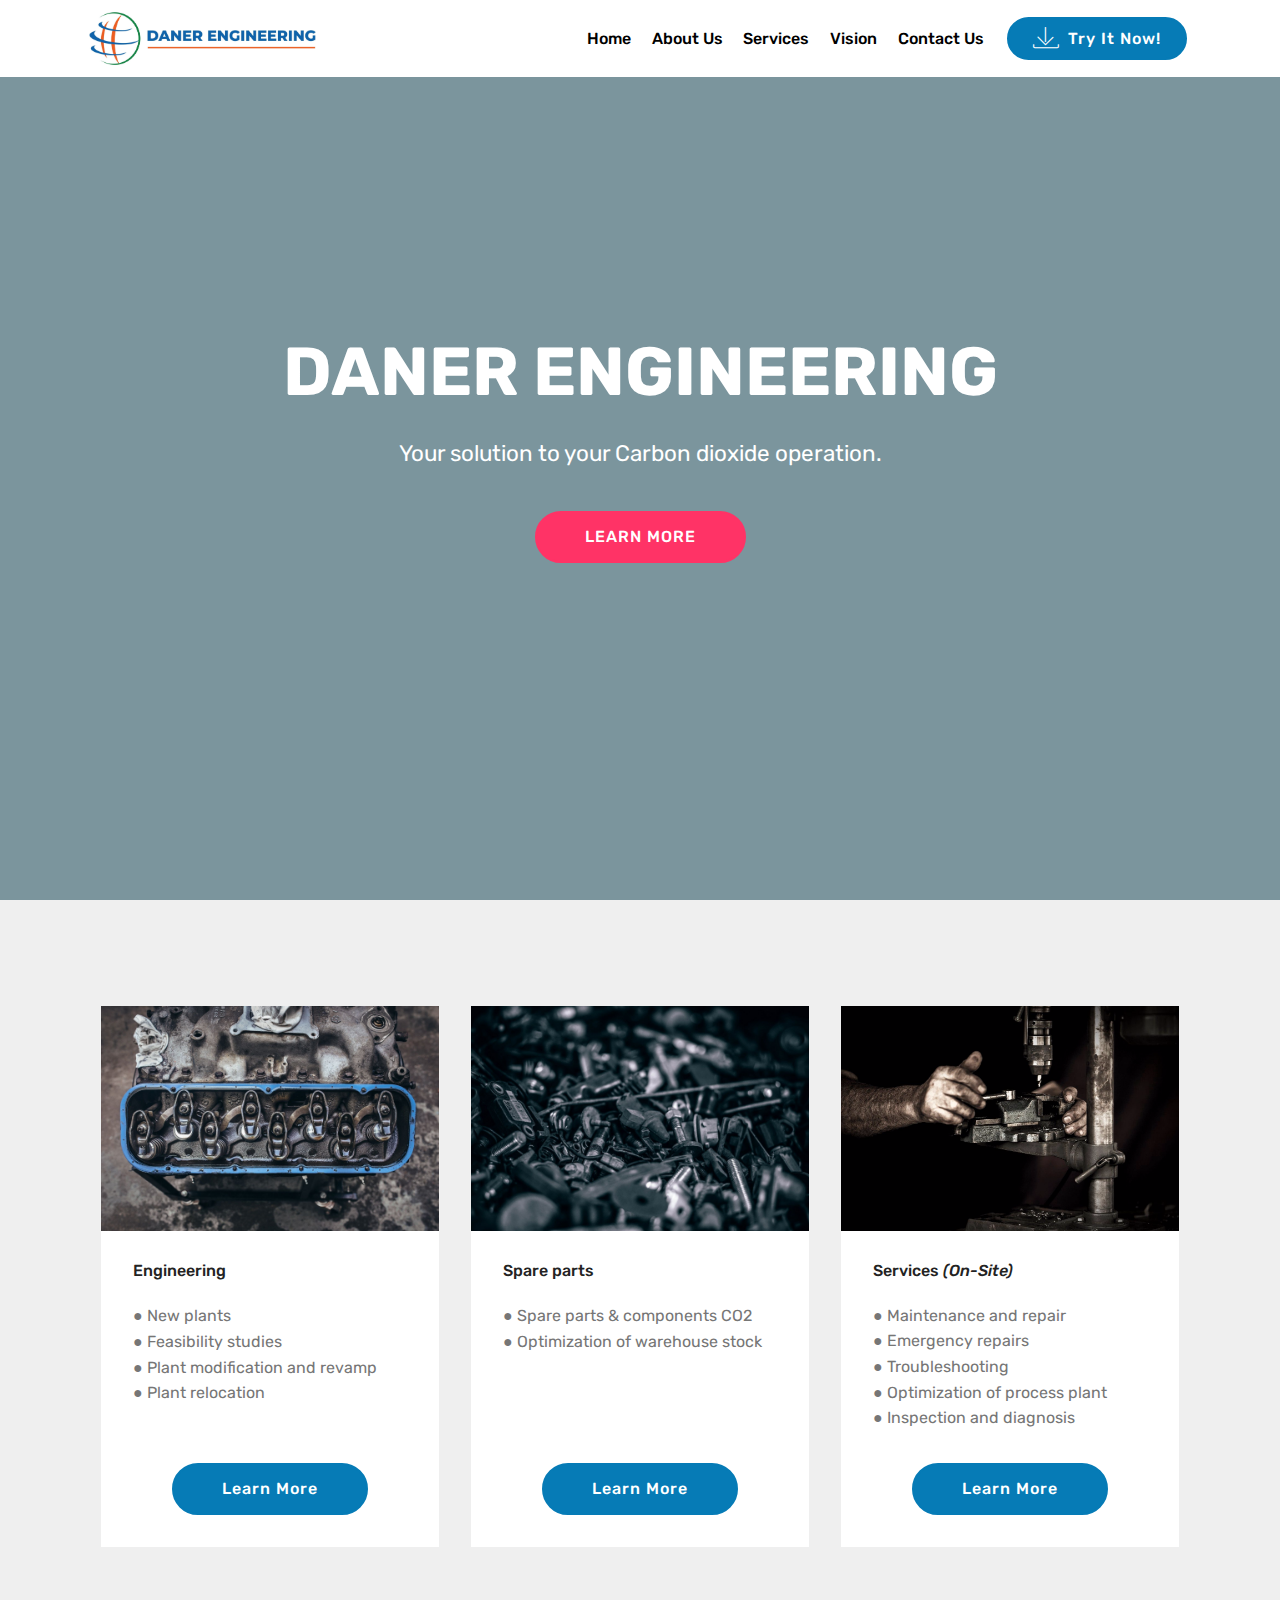
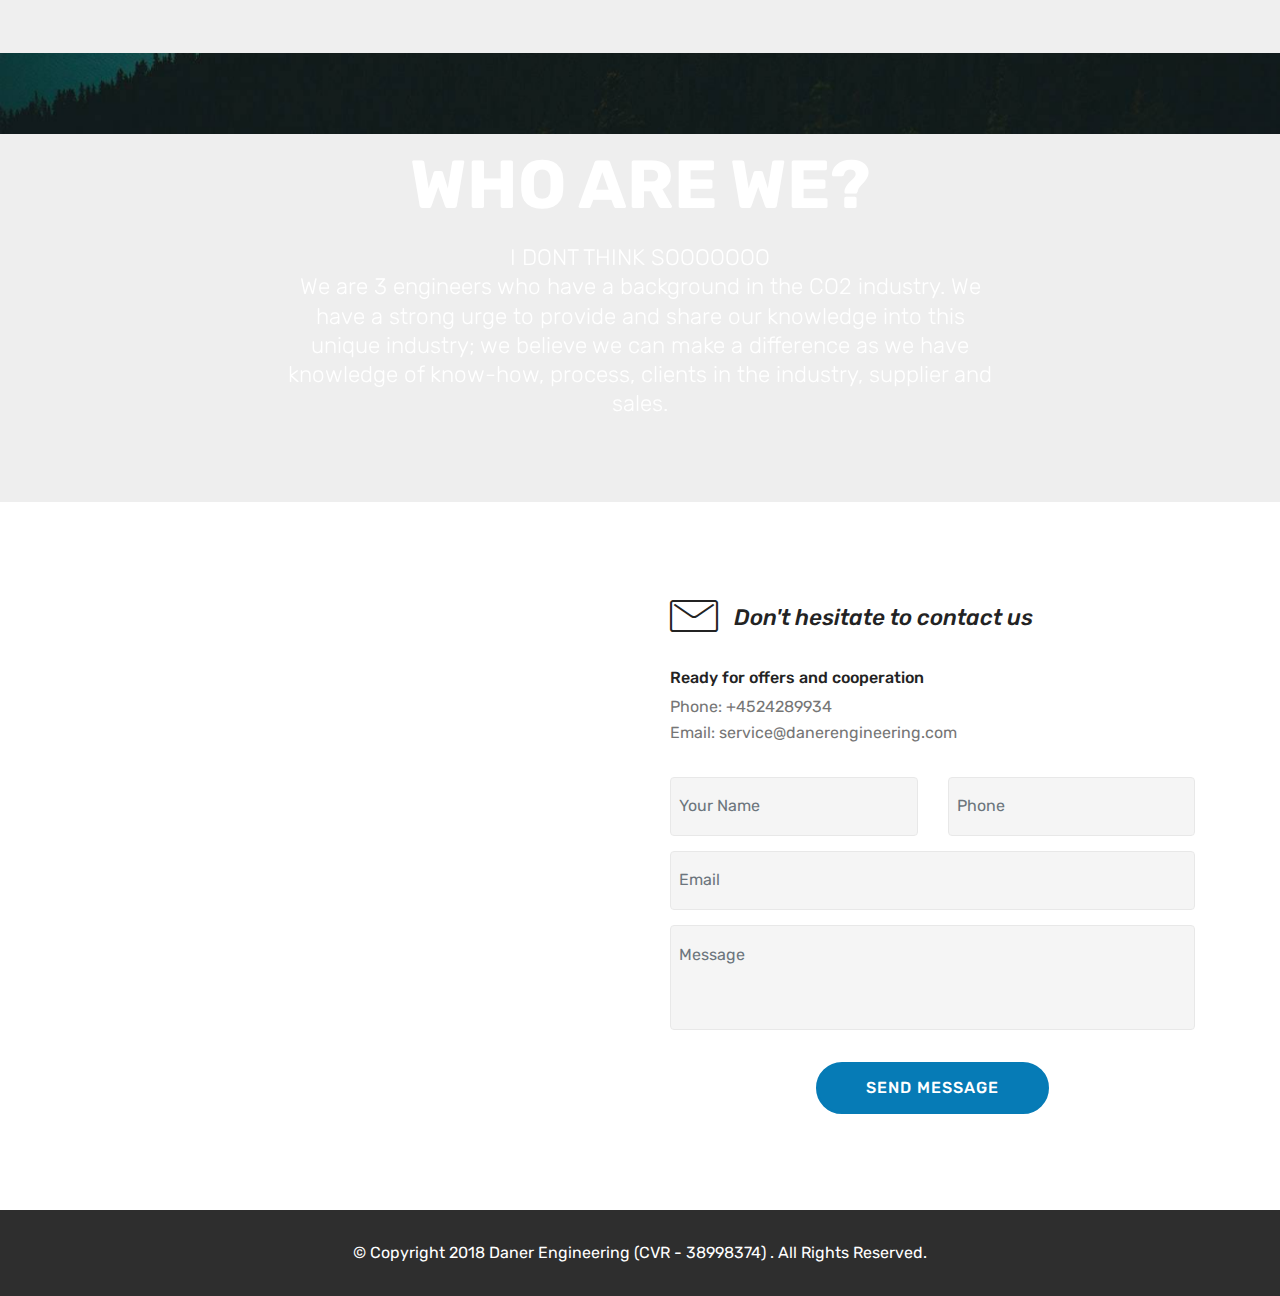
==== index.html @ acab8598 "create github pages" ====
<!DOCTYPE html>
<html >
<head>
  <!-- Site made with Mobirise Website Builder v4.6.5, https://mobirise.com -->
  <meta charset="UTF-8">
  <meta http-equiv="X-UA-Compatible" content="IE=edge">
  <meta name="generator" content="Mobirise v4.6.5, mobirise.com">
  <meta name="viewport" content="width=device-width, initial-scale=1, minimum-scale=1">
  <link rel="shortcut icon" href="assets/images/logo-3-128x129.png" type="image/x-icon">
  <meta name="description" content="EXAMPLE">
  <title>Home</title>
  <link rel="stylesheet" href="assets/web/assets/mobirise-icons/mobirise-icons.css">
  <link rel="stylesheet" href="assets/tether/tether.min.css">
  <link rel="stylesheet" href="assets/bootstrap/css/bootstrap.min.css">
  <link rel="stylesheet" href="assets/bootstrap/css/bootstrap-grid.min.css">
  <link rel="stylesheet" href="assets/bootstrap/css/bootstrap-reboot.min.css">
  <link rel="stylesheet" href="assets/dropdown/css/style.css">
  <link rel="stylesheet" href="assets/theme/css/style.css">
  <link rel="stylesheet" href="assets/mobirise/css/mbr-additional.css" type="text/css">
  
  
  
</head>
<body>
  <section class="menu cid-qKc5csGIlB" once="menu" id="menu1-1w">

    

    <nav class="navbar navbar-expand beta-menu navbar-dropdown align-items-center navbar-fixed-top navbar-toggleable-sm">
        <button class="navbar-toggler navbar-toggler-right" type="button" data-toggle="collapse" data-target="#navbarSupportedContent" aria-controls="navbarSupportedContent" aria-expanded="false" aria-label="Toggle navigation">
            <div class="hamburger">
                <span></span>
                <span></span>
                <span></span>
                <span></span>
            </div>
        </button>
        <div class="menu-logo">
            <div class="navbar-brand">
                <span class="navbar-logo">
                    <a href="index.html">
                         <img src="assets/images/logo-3-2874x712.jpg" alt="Mobirise" title="" style="height: 3.8rem;">
                    </a>
                </span>
                
            </div>
        </div>
        <div class="collapse navbar-collapse" id="navbarSupportedContent">
            <ul class="navbar-nav nav-dropdown" data-app-modern-menu="true"><li class="nav-item">
                    <a class="nav-link link text-black display-4" href="index.html">
                        
                        Home</a>
                </li><li class="nav-item"><a class="nav-link link text-black display-4" href="page4.html">About Us</a></li><li class="nav-item"><a class="nav-link link text-black display-4" href="page7.html" aria-expanded="false">Services</a></li><li class="nav-item"><a class="nav-link link text-black display-4" href="page3.html" aria-expanded="false">
                        
                        Vision</a></li>
                <li class="nav-item"><a class="nav-link link text-black display-4" href="page5.html">
                        
                        Contact Us</a></li></ul>
            <div class="navbar-buttons mbr-section-btn"><a class="btn btn-sm btn-primary display-4" href="https://mobirise.com">
                    <span class="mbri-save mbr-iconfont mbr-iconfont-btn "></span>
                    Try It Now!
                </a></div>
        </div>
    </nav>
</section>

<section class="engine"><a href="https://mobirise.ws/h">make your own website</a></section><section class="cid-qK6bmO0ABV mbr-fullscreen mbr-parallax-background" id="header2-1q">

    

    <div class="mbr-overlay" style="opacity: 0.5; background-color: rgb(7, 59, 76);"></div>

    <div class="container align-center">
        <div class="row justify-content-md-center">
            <div class="mbr-white col-md-10">
                <h1 class="mbr-section-title mbr-bold pb-3 mbr-fonts-style display-1">DANER ENGINEERING</h1>
                
                <p class="mbr-text pb-3 mbr-fonts-style display-5">Your solution to your Carbon dioxide operation.
                </p>
                <div class="mbr-section-btn"><a class="btn btn-md btn-secondary display-4" href="page6.html">LEARN MORE</a></div>
            </div>
        </div>
    </div>
    
</section>

<section class="features3 cid-qKdnpDwMST" id="features3-22">

    

    
    <div class="container">
        <div class="media-container-row">
            <div class="card p-3 col-12 col-md-6 col-lg-4">
                <div class="card-wrapper">
                    <div class="card-img">
                        <img src="assets/images/mbr-1-1620x1080.jpg" alt="Mobirise" title="">
                    </div>
                    <div class="card-box">
                        <h4 class="card-title mbr-fonts-style display-7">
                            Engineering</h4>
                        <p class="mbr-text mbr-fonts-style display-7">● New plants
<br>● Feasibility studies
<br>● Plant modification and revamp
<br>● Plant relocation<br><br></p>
                    </div>
                    <div class="mbr-section-btn text-center"><a href="page1.html" class="btn btn-primary display-4">
                            Learn More
                        </a></div>
                </div>
            </div>

            <div class="card p-3 col-12 col-md-6 col-lg-4">
                <div class="card-wrapper">
                    <div class="card-img">
                        <img src="assets/images/mbr-2-1620x1080.jpg" alt="Mobirise" title="">
                    </div>
                    <div class="card-box">
                        <h4 class="card-title mbr-fonts-style display-7">Spare parts</h4>
                        <p class="mbr-text mbr-fonts-style display-7">● Spare parts &amp; components CO2&nbsp;<br>● Optimization of warehouse stock<br><br><br><br></p>
                    </div>
                    <div class="mbr-section-btn text-center"><a href="page2.html" class="btn btn-primary display-4">
                            Learn More
                        </a></div>
                </div>
            </div>

            <div class="card p-3 col-12 col-md-6 col-lg-4">
                <div class="card-wrapper">
                    <div class="card-img">
                        <img src="assets/images/mbr-1-1543x1080.jpg" alt="Mobirise" title="">
                    </div>
                    <div class="card-box">
                        <h4 class="card-title mbr-fonts-style display-7">Services <em>(On-Site)</em></h4>
                        <p class="mbr-text mbr-fonts-style display-7">● Maintenance and repair
<br>● Emergency repairs<br>● Troubleshooting
<br>● Optimization of process plant
<br>● Inspection and diagnosis</p>
                    </div>
                    <div class="mbr-section-btn text-center"><a href="page3.html" class="btn btn-primary display-4">
                            Learn More
                        </a></div>
                </div>
            </div>

            
        </div>
    </div>
</section>

<section class="mbr-section content5 cid-qKdlQPkouh mbr-parallax-background" id="content5-1y">

    

    

    <div class="container">
        <div class="media-container-row">
            <div class="title col-12 col-md-8">
                <h2 class="align-center mbr-bold mbr-white pb-3 mbr-fonts-style display-1"><br>WHO ARE WE?</h2>
                <h3 class="mbr-section-subtitle align-center mbr-light mbr-white pb-3 mbr-fonts-style display-5">I DONT THINK SOOOOOOO<br>We are 3 engineers who have a background in the CO2 industry. We have a strong urge to provide and share our knowledge into this unique industry; we believe we can make a difference as we have knowledge of know-how, process, clients in the industry, supplier and sales.</h3>
                
                
            </div>
        </div>
    </div>
</section>

<section class="mbr-section form4 cid-qKdlXyqFJn" id="form4-20">

    

    
    <div class="container">
        <div class="row">
            <div class="col-md-6">
                <div class="google-map"><iframe frameborder="0" style="border:0" src="https://www.google.com/maps/embed/v1/place?key=AIzaSyA0Dx_boXQiwvdz8sJHoYeZNVTdoWONYkU&amp;q=place_id:ChIJ5dsWrh-RTEYRKvRUJGkKPYM" allowfullscreen=""></iframe></div>
            </div>
            <div class="col-md-6">
                
                <div>
                    <div class="icon-block pb-3">
                        <span class="icon-block__icon">
                            <span class="mbri-letter mbr-iconfont"></span>
                        </span>
                        <h4 class="icon-block__title align-left mbr-fonts-style display-5">
                            Don't hesitate to contact us
                        </h4>
                    </div>
                    <div class="icon-contacts pb-3">
                        <h5 class="align-left mbr-fonts-style display-7">
                            Ready for offers and cooperation
                        </h5>
                        <p class="mbr-text align-left mbr-fonts-style display-7">
                            Phone: +4524289934&nbsp;<br>
                            Email: service@danerengineering.com</p>
                    </div>
                </div>
                <div data-form-type="formoid">
                    <div data-form-alert="" hidden="">Thanks for filling out the form!</div>
                    <form class="block mbr-form" action="https://mobirise.com/" method="post" data-form-title="Mobirise Form"><input type="hidden" name="email" data-form-email="true" value="wF0weUxnCmx71VVRboAJZYjvl1Bn9uXGcXP1tNvOPaV5IJDJKiiwwPofJhOqL2+N30TMBP/Kh6I+HQVlTjDf/Wz7/FKeeXzs9GGFsB6i2oegze55GIeG3pZEqYa1qUuE" data-form-field="Email">
                        <div class="row">
                            <div class="col-md-6 multi-horizontal" data-for="name">
                                <input type="text" class="form-control input" name="name" data-form-field="Name" placeholder="Your Name" required="" id="name-form4-20">
                            </div>
                            <div class="col-md-6 multi-horizontal" data-for="phone">
                                <input type="text" class="form-control input" name="phone" data-form-field="Phone" placeholder="Phone" required="" id="phone-form4-20">
                            </div>
                            <div class="col-md-12" data-for="email">
                                <input type="text" class="form-control input" name="email" data-form-field="Email" placeholder="Email" required="" id="email-form4-20">
                            </div>
                            <div class="col-md-12" data-for="message">
                                <textarea class="form-control input" name="message" rows="3" data-form-field="Message" placeholder="Message" style="resize:none" id="message-form4-20"></textarea>
                            </div>
                            <div class="input-group-btn col-md-12" style="margin-top: 10px;"><button href="" type="submit" class="btn btn-primary btn-form display-4">SEND MESSAGE</button></div>
                        </div>
                    </form>
                </div>
            </div>
        </div>
    </div>
</section>

<section once="" class="cid-qKdlY86KaL" id="footer6-21">

    

    

    <div class="container">
        <div class="media-container-row align-center mbr-white">
            <div class="col-12">
                <p class="mbr-text mb-0 mbr-fonts-style display-7">
                    © Copyright 2018 Daner Engineering (CVR - 38998374) . All Rights Reserved.<br>
                </p>
            </div>
        </div>
    </div>
</section>


  <script src="assets/web/assets/jquery/jquery.min.js"></script>
  <script src="assets/popper/popper.min.js"></script>
  <script src="assets/tether/tether.min.js"></script>
  <script src="assets/bootstrap/js/bootstrap.min.js"></script>
  <script src="assets/parallax/jarallax.min.js"></script>
  <script src="assets/dropdown/js/script.min.js"></script>
  <script src="assets/touchswipe/jquery.touch-swipe.min.js"></script>
  <script src="assets/smoothscroll/smooth-scroll.js"></script>
  <script src="assets/theme/js/script.js"></script>
  <script src="assets/formoid/formoid.min.js"></script>
  
  
</body>
</html>
---- assets/web/assets/mobirise-icons/mobirise-icons.css ----
@font-face {
  font-family: 'MobiriseIcons';
  src:  url('mobirise-icons.eot?spat4u');
  src:  url('mobirise-icons.eot?spat4u#iefix') format('embedded-opentype'),
    url('mobirise-icons.ttf?spat4u') format('truetype'),
    url('mobirise-icons.woff?spat4u') format('woff'),
    url('mobirise-icons.svg?spat4u#MobiriseIcons') format('svg');
  font-weight: normal;
  font-style: normal;
}

[class^="mbri-"], [class*=" mbri-"] {
  /* use !important to prevent issues with browser extensions that change fonts */
  font-family: MobiriseIcons !important;
  speak: none;
  font-style: normal;
  font-weight: normal;
  font-variant: normal;
  text-transform: none;
  line-height: 1;

  /* Better Font Rendering =========== */
  -webkit-font-smoothing: antialiased;
  -moz-osx-font-smoothing: grayscale;
}

.mbri-add-submenu:before {
  content: "\e900";
}
.mbri-alert:before {
  content: "\e901";
}
.mbri-align-center:before {
  content: "\e902";
}
.mbri-align-justify:before {
  content: "\e903";
}
.mbri-align-left:before {
  content: "\e904";
}
.mbri-align-right:before {
  content: "\e905";
}
.mbri-android:before {
  content: "\e906";
}
.mbri-apple:before {
  content: "\e907";
}
.mbri-arrow-down:before {
  content: "\e908";
}
.mbri-arrow-next:before {
  content: "\e909";
}
.mbri-arrow-prev:before {
  content: "\e90a";
}
.mbri-arrow-up:before {
  content: "\e90b";
}
.mbri-bold:before {
  content: "\e90c";
}
.mbri-bookmark:before {
  content: "\e90d";
}
.mbri-bootstrap:before {
  content: "\e90e";
}
.mbri-briefcase:before {
  content: "\e90f";
}
.mbri-browse:before {
  content: "\e910";
}
.mbri-bulleted-list:before {
  content: "\e911";
}
.mbri-calendar:before {
  content: "\e912";
}
.mbri-camera:before {
  content: "\e913";
}
.mbri-cart-add:before {
  content: "\e914";
}
.mbri-cart-full:before {
  content: "\e915";
}
.mbri-cash:before {
  content: "\e916";
}
.mbri-change-style:before {
  content: "\e917";
}
.mbri-chat:before {
  content: "\e918";
}
.mbri-clock:before {
  content: "\e919";
}
.mbri-close:before {
  content: "\e91a";
}
.mbri-cloud:before {
  content: "\e91b";
}
.mbri-code:before {
  content: "\e91c";
}
.mbri-contact-form:before {
  content: "\e91d";
}
.mbri-credit-card:before {
  content: "\e91e";
}
.mbri-cursor-click:before {
  content: "\e91f";
}
.mbri-cust-feedback:before {
  content: "\e920";
}
.mbri-database:before {
  content: "\e921";
}
.mbri-delivery:before {
  content: "\e922";
}
.mbri-desktop:before {
  content: "\e923";
}
.mbri-devices:before {
  content: "\e924";
}
.mbri-down:before {
  content: "\e925";
}
.mbri-download:before {
  content: "\e989";
}
.mbri-drag-n-drop:before {
  content: "\e927";
}
.mbri-drag-n-drop2:before {
  content: "\e928";
}
.mbri-edit:before {
  content: "\e929";
}
.mbri-edit2:before {
  content: "\e92a";
}
.mbri-error:before {
  content: "\e92b";
}
.mbri-extension:before {
  content: "\e92c";
}
.mbri-features:before {
  content: "\e92d";
}
.mbri-file:before {
  content: "\e92e";
}
.mbri-flag:before {
  content: "\e92f";
}
.mbri-folder:before {
  content: "\e930";
}
.mbri-gift:before {
  content: "\e931";
}
.mbri-github:before {
  content: "\e932";
}
.mbri-globe:before {
  content: "\e933";
}
.mbri-globe-2:before {
  content: "\e934";
}
.mbri-growing-chart:before {
  content: "\e935";
}
.mbri-hearth:before {
  content: "\e936";
}
.mbri-help:before {
  content: "\e937";
}
.mbri-home:before {
  content: "\e938";
}
.mbri-hot-cup:before {
  content: "\e939";
}
.mbri-idea:before {
  content: "\e93a";
}
.mbri-image-gallery:before {
  content: "\e93b";
}
.mbri-image-slider:before {
  content: "\e93c";
}
.mbri-info:before {
  content: "\e93d";
}
.mbri-italic:before {
  content: "\e93e";
}
.mbri-key:before {
  content: "\e93f";
}
.mbri-laptop:before {
  content: "\e940";
}
.mbri-layers:before {
  content: "\e941";
}
.mbri-left-right:before {
  content: "\e942";
}
.mbri-left:before {
  content: "\e943";
}
.mbri-letter:before {
  content: "\e944";
}
.mbri-like:before {
  content: "\e945";
}
.mbri-link:before {
  content: "\e946";
}
.mbri-lock:before {
  content: "\e947";
}
.mbri-login:before {
  content: "\e948";
}
.mbri-logout:before {
  content: "\e949";
}
.mbri-magic-stick:before {
  content: "\e94a";
}
.mbri-map-pin:before {
  content: "\e94b";
}
.mbri-menu:before {
  content: "\e94c";
}
.mbri-mobile:before {
  content: "\e94d";
}
.mbri-mobile2:before {
  content: "\e94e";
}
.mbri-mobirise:before {
  content: "\e94f";
}
.mbri-more-horizontal:before {
  content: "\e950";
}
.mbri-more-vertical:before {
  content: "\e951";
}
.mbri-music:before {
  content: "\e952";
}
.mbri-new-file:before {
  content: "\e953";
}
.mbri-numbered-list:before {
  content: "\e954";
}
.mbri-opened-folder:before {
  content: "\e955";
}
.mbri-pages:before {
  content: "\e956";
}
.mbri-paper-plane:before {
  content: "\e957";
}
.mbri-paperclip:before {
  content: "\e958";
}
.mbri-photo:before {
  content: "\e959";
}
.mbri-photos:before {
  content: "\e95a";
}
.mbri-pin:before {
  content: "\e95b";
}
.mbri-play:before {
  content: "\e95c";
}
.mbri-plus:before {
  content: "\e95d";
}
.mbri-preview:before {
  content: "\e95e";
}
.mbri-print:before {
  content: "\e95f";
}
.mbri-protect:before {
  content: "\e960";
}
.mbri-question:before {
  content: "\e961";
}
.mbri-quote-left:before {
  content: "\e962";
}
.mbri-quote-right:before {
  content: "\e963";
}
.mbri-refresh:before {
  content: "\e964";
}
.mbri-responsive:before {
  content: "\e965";
}
.mbri-right:before {
  content: "\e966";
}
.mbri-rocket:before {
  content: "\e967";
}
.mbri-sad-face:before {
  content: "\e968";
}
.mbri-sale:before {
  content: "\e969";
}
.mbri-save:before {
  content: "\e96a";
}
.mbri-search:before {
  content: "\e96b";
}
.mbri-setting:before {
  content: "\e96c";
}
.mbri-setting2:before {
  content: "\e96d";
}
.mbri-setting3:before {
  content: "\e96e";
}
.mbri-share:before {
  content: "\e96f";
}
.mbri-shopping-bag:before {
  content: "\e970";
}
.mbri-shopping-basket:before {
  content: "\e971";
}
.mbri-shopping-cart:before {
  content: "\e972";
}
.mbri-sites:before {
  content: "\e973";
}
.mbri-smile-face:before {
  content: "\e974";
}
.mbri-speed:before {
  content: "\e975";
}
.mbri-star:before {
  content: "\e976";
}
.mbri-success:before {
  content: "\e977";
}
.mbri-sun:before {
  content: "\e978";
}
.mbri-sun2:before {
  content: "\e979";
}
.mbri-tablet:before {
  content: "\e97a";
}
.mbri-tablet-vertical:before {
  content: "\e97b";
}
.mbri-target:before {
  content: "\e97c";
}
.mbri-timer:before {
  content: "\e97d";
}
.mbri-to-ftp:before {
  content: "\e97e";
}
.mbri-to-local-drive:before {
  content: "\e97f";
}
.mbri-touch-swipe:before {
  content: "\e980";
}
.mbri-touch:before {
  content: "\e981";
}
.mbri-trash:before {
  content: "\e982";
}
.mbri-underline:before {
  content: "\e983";
}
.mbri-unlink:before {
  content: "\e984";
}
.mbri-unlock:before {
  content: "\e985";
}
.mbri-up-down:before {
  content: "\e986";
}
.mbri-up:before {
  content: "\e987";
}
.mbri-update:before {
  content: "\e988";
}
.mbri-upload:before {
 content: "\e926"; 
}
.mbri-user:before {
  content: "\e98a";
}
.mbri-user2:before {
  content: "\e98b";
}
.mbri-users:before {
  content: "\e98c";
}
.mbri-video:before {
  content: "\e98d";
}
.mbri-video-play:before {
  content: "\e98e";
}
.mbri-watch:before {
  content: "\e98f";
}
.mbri-website-theme:before {
  content: "\e990";
}
.mbri-wifi:before {
  content: "\e991";
}
.mbri-windows:before {
  content: "\e992";
}
.mbri-zoom-out:before {
  content: "\e993";
}
.mbri-redo:before {
  content: "\e994";
}
.mbri-undo:before {
  content: "\e995";
}
---- assets/dropdown/css/style.css ----
.navbar-dropdown {
  left: 0;
  padding: 0;
  position: absolute;
  right: 0;
  top: 0;
  transition: all 0.45s ease;
  z-index: 1030;
  background: #282828; }
  .navbar-dropdown .navbar-logo {
    margin-right: 0.8rem;
    transition: margin 0.3s ease-in-out;
    vertical-align: middle; }
    .navbar-dropdown .navbar-logo img {
      height: 3.125rem;
      transition: all 0.3s ease-in-out; }
    .navbar-dropdown .navbar-logo.mbr-iconfont {
      font-size: 3.125rem;
      line-height: 3.125rem; }
  .navbar-dropdown .navbar-caption {
    font-weight: 700;
    white-space: normal;
    vertical-align: -4px;
    line-height: 3.125rem !important; }
    .navbar-dropdown .navbar-caption, .navbar-dropdown .navbar-caption:hover {
      color: inherit;
      text-decoration: none; }
  .navbar-dropdown .mbr-iconfont + .navbar-caption {
    vertical-align: -1px; }
  .navbar-dropdown.navbar-fixed-top {
    position: fixed; }
  .navbar-dropdown .navbar-brand span {
    vertical-align: -4px; }
  .navbar-dropdown.bg-color.transparent {
    background: none; }
  .navbar-dropdown.navbar-short .navbar-brand {
    padding: 0.625rem 0; }
    .navbar-dropdown.navbar-short .navbar-brand span {
      vertical-align: -1px; }
  .navbar-dropdown.navbar-short .navbar-caption {
    line-height: 2.375rem !important;
    vertical-align: -2px; }
  .navbar-dropdown.navbar-short .navbar-logo {
    margin-right: 0.5rem; }
    .navbar-dropdown.navbar-short .navbar-logo img {
      height: 2.375rem; }
    .navbar-dropdown.navbar-short .navbar-logo.mbr-iconfont {
      font-size: 2.375rem;
      line-height: 2.375rem; }
  .navbar-dropdown.navbar-short .mbr-table-cell {
    height: 3.625rem; }
  .navbar-dropdown .navbar-close {
    left: 0.6875rem;
    position: fixed;
    top: 0.75rem;
    z-index: 1000; }
  .navbar-dropdown .hamburger-icon {
    content: "";
    display: inline-block;
    vertical-align: middle;
    width: 16px;
    -webkit-box-shadow: 0 -6px 0 1px #282828,0 0 0 1px #282828,0 6px 0 1px #282828;
    -moz-box-shadow: 0 -6px 0 1px #282828,0 0 0 1px #282828,0 6px 0 1px #282828;
    box-shadow: 0 -6px 0 1px #282828,0 0 0 1px #282828,0 6px 0 1px #282828; }

.dropdown-menu .dropdown-toggle[data-toggle="dropdown-submenu"]::after {
  border-bottom: 0.35em solid transparent;
  border-left: 0.35em solid;
  border-right: 0;
  border-top: 0.35em solid transparent;
  margin-left: 0.3rem; }

.dropdown-menu .dropdown-item:focus {
  outline: 0; }

.nav-dropdown {
  font-size: 0.75rem;
  font-weight: 500;
  height: auto !important; }
  .nav-dropdown .nav-btn {
    padding-left: 1rem; }
  .nav-dropdown .link {
    margin: .667em 1.667em;
    font-weight: 500;
    padding: 0;
    transition: color .2s ease-in-out; }
    .nav-dropdown .link.dropdown-toggle {
      margin-right: 2.583em; }
      .nav-dropdown .link.dropdown-toggle::after {
        margin-left: .25rem;
        border-top: 0.35em solid;
        border-right: 0.35em solid transparent;
        border-left: 0.35em solid transparent;
        border-bottom: 0; }
      .nav-dropdown .link.dropdown-toggle[aria-expanded="true"] {
        margin: 0;
        padding: 0.667em 3.263em  0.667em 1.667em; }
  .nav-dropdown .link::after,
  .nav-dropdown .dropdown-item::after {
    color: inherit; }
  .nav-dropdown .btn {
    font-size: 0.75rem;
    font-weight: 700;
    letter-spacing: 0;
    margin-bottom: 0;
    padding-left: 1.25rem;
    padding-right: 1.25rem; }
  .nav-dropdown .dropdown-menu {
    border-radius: 0;
    border: 0;
    left: 0;
    margin: 0;
    padding-bottom: 1.25rem;
    padding-top: 1.25rem;
    position: relative; }
  .nav-dropdown .dropdown-submenu {
    margin-left: 0.125rem;
    top: 0; }
  .nav-dropdown .dropdown-item {
    font-weight: 500;
    line-height: 2;
    padding: 0.3846em 4.615em 0.3846em 1.5385em;
    position: relative;
    transition: color .2s ease-in-out, background-color .2s ease-in-out; }
    .nav-dropdown .dropdown-item::after {
      margin-top: -0.3077em;
      position: absolute;
      right: 1.1538em;
      top: 50%; }
    .nav-dropdown .dropdown-item:focus, .nav-dropdown .dropdown-item:hover {
      background: none; }

@media (max-width: 767px) {
  .nav-dropdown.navbar-toggleable-sm {
    bottom: 0;
    display: none;
    left: 0;
    overflow-x: hidden;
    position: fixed;
    top: 0;
    transform: translateX(-100%);
    -ms-transform: translateX(-100%);
    -webkit-transform: translateX(-100%);
    width: 18.75rem;
    z-index: 999; } }
.nav-dropdown.navbar-toggleable-xl {
  bottom: 0;
  display: none;
  left: 0;
  overflow-x: hidden;
  position: fixed;
  top: 0;
  transform: translateX(-100%);
  -ms-transform: translateX(-100%);
  -webkit-transform: translateX(-100%);
  width: 18.75rem;
  z-index: 999; }

.nav-dropdown-sm {
  display: block !important;
  overflow-x: hidden;
  overflow: auto;
  padding-top: 3.875rem; }
  .nav-dropdown-sm::after {
    content: "";
    display: block;
    height: 3rem;
    width: 100%; }
  .nav-dropdown-sm.collapse.in ~ .navbar-close {
    display: block !important; }
  .nav-dropdown-sm.collapsing, .nav-dropdown-sm.collapse.in {
    transform: translateX(0);
    -ms-transform: translateX(0);
    -webkit-transform: translateX(0);
    transition: all 0.25s ease-out;
    -webkit-transition: all 0.25s ease-out;
    background: #282828; }
  .nav-dropdown-sm.collapsing[aria-expanded="false"] {
    transform: translateX(-100%);
    -ms-transform: translateX(-100%);
    -webkit-transform: translateX(-100%); }
  .nav-dropdown-sm .nav-item {
    display: block;
    margin-left: 0 !important;
    padding-left: 0; }
  .nav-dropdown-sm .link,
  .nav-dropdown-sm .dropdown-item {
    border-top: 1px dotted rgba(255, 255, 255, 0.1);
    font-size: 0.8125rem;
    line-height: 1.6;
    margin: 0 !important;
    padding: 0.875rem 2.4rem 0.875rem 1.5625rem !important;
    position: relative;
    white-space: normal; }
    .nav-dropdown-sm .link:focus, .nav-dropdown-sm .link:hover,
    .nav-dropdown-sm .dropdown-item:focus,
    .nav-dropdown-sm .dropdown-item:hover {
      background: rgba(0, 0, 0, 0.2) !important;
      color: #c0a375; }
  .nav-dropdown-sm .nav-btn {
    position: relative;
    padding: 1.5625rem 1.5625rem 0 1.5625rem; }
    .nav-dropdown-sm .nav-btn::before {
      border-top: 1px dotted rgba(255, 255, 255, 0.1);
      content: "";
      left: 0;
      position: absolute;
      top: 0;
      width: 100%; }
    .nav-dropdown-sm .nav-btn + .nav-btn {
      padding-top: 0.625rem; }
      .nav-dropdown-sm .nav-btn + .nav-btn::before {
        display: none; }
  .nav-dropdown-sm .btn {
    padding: 0.625rem 0; }
  .nav-dropdown-sm .dropdown-toggle[data-toggle="dropdown-submenu"]::after {
    margin-left: .25rem;
    border-top: 0.35em solid;
    border-right: 0.35em solid transparent;
    border-left: 0.35em solid transparent;
    border-bottom: 0; }
  .nav-dropdown-sm .dropdown-toggle[data-toggle="dropdown-submenu"][aria-expanded="true"]::after {
    border-top: 0;
    border-right: 0.35em solid transparent;
    border-left: 0.35em solid transparent;
    border-bottom: 0.35em solid; }
  .nav-dropdown-sm .dropdown-menu {
    margin: 0;
    padding: 0;
    position: relative;
    top: 0;
    left: 0;
    width: 100%;
    border: 0;
    float: none;
    border-radius: 0;
    background: none; }
  .nav-dropdown-sm .dropdown-submenu {
    left: 100%;
    margin-left: 0.125rem;
    margin-top: -1.25rem;
    top: 0; }

.navbar-toggleable-sm .nav-dropdown .dropdown-menu {
  position: absolute; }

.navbar-toggleable-sm .nav-dropdown .dropdown-submenu {
  left: 100%;
  margin-left: 0.125rem;
  margin-top: -1.25rem;
  top: 0; }

.navbar-toggleable-sm.opened .nav-dropdown .dropdown-menu {
  position: relative; }

.navbar-toggleable-sm.opened .nav-dropdown .dropdown-submenu {
  left: 0;
  margin-left: 00rem;
  margin-top: 0rem;
  top: 0; }

.is-builder .nav-dropdown.collapsing {
  transition: none !important; }

/*# sourceMappingURL=style.css.map */
---- assets/theme/css/style.css ----
/*!
 * Mobirise v4 theme (https://mobirise.com/)
 * Copyright 2017 Mobirise
 */
section {
  background-color: #eeeeee; }

section,
.container,
.container-fluid {
  position: relative;
  word-wrap: break-word; }

a.mbr-iconfont:hover {
  text-decoration: none; }

.article .lead p, .article .lead ul, .article .lead ol, .article .lead pre, .article .lead blockquote {
  margin-bottom: 0; }

a {
  font-style: normal;
  font-weight: 400;
  cursor: pointer; }
  a, a:hover {
    text-decoration: none; }

figure {
  margin-bottom: 0; }

body {
  color: #232323; }

h1, h2, h3, h4, h5, h6,
.h1, .h2, .h3, .h4, .h5, .h6,
.display-1, .display-2, .display-3, .display-4 {
  line-height: 1;
  word-break: break-word;
  word-wrap: break-word; }

b, strong {
  font-weight: bold; }

blockquote {
  padding: 10px 0 10px 20px;
  position: relative;
  border-left: 2px solid;
  border-color: #ff3366; }

input:-webkit-autofill, input:-webkit-autofill:hover, input:-webkit-autofill:focus, input:-webkit-autofill:active {
  transition-delay: 9999s;
  transition-property: background-color, color; }

textarea[type="hidden"] {
  display: none; }

body {
  position: relative; }

section {
  background-position: 50% 50%;
  background-repeat: no-repeat;
  background-size: cover; }
  section .mbr-background-video,
  section .mbr-background-video-preview {
    position: absolute;
    bottom: 0;
    left: 0;
    right: 0;
    top: 0; }

.hidden {
  visibility: hidden; }

.mbr-z-index20 {
  z-index: 20; }

/*! Base colors */
.mbr-white {
  color: #ffffff; }

.mbr-black {
  color: #000000; }

.mbr-bg-white {
  background-color: #ffffff; }

.mbr-bg-black {
  background-color: #000000; }

/*! Text-aligns */
.align-left {
  text-align: left; }

.align-center {
  text-align: center; }

.align-right {
  text-align: right; }

@media (max-width: 767px) {
  .align-left, .align-center, .align-right, .mbr-section-btn, .mbr-section-title {
    text-align: center; } }
/*! Font-weight  */
.mbr-light {
  font-weight: 300; }

.mbr-regular {
  font-weight: 400; }

.mbr-semibold {
  font-weight: 500; }

.mbr-bold {
  font-weight: 700; }

/*! Media  */
.media-size-item {
  -webkit-flex: 1 1 auto;
  -moz-flex: 1 1 auto;
  -ms-flex: 1 1 auto;
  -o-flex: 1 1 auto;
  flex: 1 1 auto; }

.media-content {
  -webkit-flex-basis: 100%;
  flex-basis: 100%; }

.media-container-row {
  display: -ms-flexbox;
  display: -webkit-flex;
  display: flex;
  -webkit-flex-direction: row;
  -ms-flex-direction: row;
  flex-direction: row;
  -webkit-flex-wrap: wrap;
  -ms-flex-wrap: wrap;
  flex-wrap: wrap;
  -webkit-justify-content: center;
  -ms-flex-pack: center;
  justify-content: center;
  -webkit-align-content: center;
  -ms-flex-line-pack: center;
  align-content: center;
  -webkit-align-items: start;
  -ms-flex-align: start;
  align-items: start; }
  .media-container-row .media-size-item {
    width: 400px; }

.media-container-column {
  display: -ms-flexbox;
  display: -webkit-flex;
  display: flex;
  -webkit-flex-direction: column;
  -ms-flex-direction: column;
  flex-direction: column;
  -webkit-flex-wrap: wrap;
  -ms-flex-wrap: wrap;
  flex-wrap: wrap;
  -webkit-justify-content: center;
  -ms-flex-pack: center;
  justify-content: center;
  -webkit-align-content: center;
  -ms-flex-line-pack: center;
  align-content: center;
  -webkit-align-items: stretch;
  -ms-flex-align: stretch;
  align-items: stretch; }
  .media-container-column > * {
    width: 100%; }

@media (min-width: 992px) {
  .media-container-row {
    -webkit-flex-wrap: nowrap;
    -ms-flex-wrap: nowrap;
    flex-wrap: nowrap; } }
figure {
  overflow: hidden; }

figure[mbr-media-size] {
  transition: width 0.1s; }

.mbr-figure img, .mbr-figure iframe {
  display: block;
  width: 100%; }

.card {
  background-color: transparent;
  border: none; }

.card-img {
  text-align: center;
  flex-shrink: 0; }

.media {
  max-width: 100%;
  margin: 0 auto; }

.mbr-figure {
  -ms-flex-item-align: center;
  -ms-grid-row-align: center;
  -webkit-align-self: center;
  align-self: center; }

.media-container > div {
  max-width: 100%; }

.mbr-figure img, .card-img img {
  width: 100%; }

@media (max-width: 991px) {
  .media-size-item {
    width: auto !important; }

  .media {
    width: auto; }

  .mbr-figure {
    width: 100% !important; } }
/*! Buttons */
.mbr-section-btn {
  margin-left: -.25rem;
  margin-right: -.25rem;
  font-size: 0; }

nav .mbr-section-btn {
  margin-left: 0rem;
  margin-right: 0rem; }

/*! Btn icon margin */
.btn .mbr-iconfont, .btn.btn-sm .mbr-iconfont {
  cursor: pointer;
  margin-right: 0.5rem; }

.btn.btn-md .mbr-iconfont, .btn.btn-md .mbr-iconfont {
  margin-right: 0.8rem; }

.mbr-regular {
  font-weight: 400; }

.mbr-semibold {
  font-weight: 500; }

.mbr-bold {
  font-weight: 700; }

[type="submit"] {
  -webkit-appearance: none; }

/*! Full-screen */
.mbr-fullscreen .mbr-overlay {
  min-height: 100vh; }

.mbr-fullscreen {
  display: flex;
  display: -webkit-flex;
  display: -moz-flex;
  display: -ms-flex;
  display: -o-flex;
  align-items: center;
  -webkit-align-items: center;
  min-height: 100vh;
  padding-top: 3rem;
  padding-bottom: 3rem; }

/*! Map */
.map {
  height: 25rem;
  position: relative; }
  .map iframe {
    width: 100%;
    height: 100%; }

/* Form */
.form-asterisk {
  font-family: initial;
  position: absolute;
  top: -2px;
  font-weight: normal; }

/*! Scroll to top arrow */
.mbr-arrow-up {
  bottom: 25px;
  right: 90px;
  position: fixed;
  text-align: right;
  z-index: 5000;
  color: #ffffff;
  font-size: 32px;
  transform: rotate(180deg);
  -webkit-transform: rotate(180deg); }

.mbr-arrow-up a {
  background: rgba(0, 0, 0, 0.2);
  border-radius: 3px;
  color: #fff;
  display: inline-block;
  height: 60px;
  width: 60px;
  outline-style: none !important;
  position: relative;
  text-decoration: none;
  transition: all .3s ease-in-out;
  cursor: pointer;
  text-align: center; }
  .mbr-arrow-up a:hover {
    background-color: rgba(0, 0, 0, 0.4); }
  .mbr-arrow-up a i {
    line-height: 60px; }

.mbr-arrow-up-icon {
  display: block;
  color: #fff; }

.mbr-arrow-up-icon::before {
  content: "\203a";
  display: inline-block;
  font-family: serif;
  font-size: 32px;
  line-height: 1;
  font-style: normal;
  position: relative;
  top: 6px;
  left: -4px;
  -webkit-transform: rotate(-90deg);
  transform: rotate(-90deg); }

/*! Arrow Down */
.mbr-arrow {
  position: absolute;
  bottom: 45px;
  left: 50%;
  width: 60px;
  height: 60px;
  cursor: pointer;
  background-color: rgba(80, 80, 80, 0.5);
  border-radius: 50%;
  -webkit-transform: translateX(-50%);
  transform: translateX(-50%); }
  .mbr-arrow > a {
    display: inline-block;
    text-decoration: none;
    outline-style: none;
    -webkit-animation: arrowdown 1.7s ease-in-out infinite;
    animation: arrowdown 1.7s ease-in-out infinite; }
    .mbr-arrow > a > i {
      position: absolute;
      top: -2px;
      left: 15px;
      font-size: 2rem; }

@keyframes arrowdown {
  0% {
    transform: translateY(0px);
    -webkit-transform: translateY(0px); }
  50% {
    transform: translateY(-5px);
    -webkit-transform: translateY(-5px); }
  100% {
    transform: translateY(0px);
    -webkit-transform: translateY(0px); } }
@-webkit-keyframes arrowdown {
  0% {
    transform: translateY(0px);
    -webkit-transform: translateY(0px); }
  50% {
    transform: translateY(-5px);
    -webkit-transform: translateY(-5px); }
  100% {
    transform: translateY(0px);
    -webkit-transform: translateY(0px); } }
@media (max-width: 500px) {
  .mbr-arrow-up {
    left: 50%;
    right: auto;
    transform: translateX(-50%) rotate(180deg);
    -webkit-transform: translateX(-50%) rotate(180deg); } }
/*Gradients animation*/
@keyframes gradient-animation {
  from {
    background-position: 0% 100%;
    animation-timing-function: ease-in-out; }
  to {
    background-position: 100% 0%;
    animation-timing-function: ease-in-out; } }
@-webkit-keyframes gradient-animation {
  from {
    background-position: 0% 100%;
    animation-timing-function: ease-in-out; }
  to {
    background-position: 100% 0%;
    animation-timing-function: ease-in-out; } }
.bg-gradient {
  background-size: 200% 200%;
  animation: gradient-animation 5s infinite alternate;
  -webkit-animation: gradient-animation 5s infinite alternate; }

.menu .navbar-brand {
  display: -webkit-flex; }
  .menu .navbar-brand span {
    display: flex;
    display: -webkit-flex; }
  .menu .navbar-brand .navbar-caption-wrap {
    display: -webkit-flex; }
  .menu .navbar-brand .navbar-logo img {
    display: -webkit-flex; }
@media (min-width: 768px) and (max-width: 991px) {
  .menu .navbar-toggleable-sm .navbar-nav {
    display: -webkit-box;
    display: -webkit-flex;
    display: -ms-flexbox; } }
@media (min-width: 992px) {
  .menu .navbar-nav.nav-dropdown {
    display: -webkit-flex; }
  .menu .navbar-toggleable-sm .navbar-collapse {
    display: -webkit-flex !important; } }

/*# sourceMappingURL=style.css.map */
.engine {
	position: absolute;
	text-indent: -2400px;
	text-align: center;
	padding: 0;
	top: 0;
	left: -2400px;
}
---- assets/mobirise/css/mbr-additional.css ----
@import url(https://fonts.googleapis.com/css?family=Rubik:300,300i,400,400i,500,500i,700,700i,900,900i);





body {
  font-style: normal;
  line-height: 1.5;
}
.mbr-section-title {
  font-style: normal;
  line-height: 1.2;
}
.mbr-section-subtitle {
  line-height: 1.3;
}
.mbr-text {
  font-style: normal;
  line-height: 1.6;
}
.display-1 {
  font-family: 'Rubik', sans-serif;
  font-size: 4.25rem;
}
.display-1 > .mbr-iconfont {
  font-size: 6.8rem;
}
.display-2 {
  font-family: 'Rubik', sans-serif;
  font-size: 3rem;
}
.display-2 > .mbr-iconfont {
  font-size: 4.8rem;
}
.display-4 {
  font-family: 'Rubik', sans-serif;
  font-size: 1rem;
}
.display-4 > .mbr-iconfont {
  font-size: 1.6rem;
}
.display-5 {
  font-family: 'Rubik', sans-serif;
  font-size: 1.4rem;
}
.display-5 > .mbr-iconfont {
  font-size: 2.24rem;
}
.display-7 {
  font-family: 'Rubik', sans-serif;
  font-size: 1rem;
}
.display-7 > .mbr-iconfont {
  font-size: 1.6rem;
}
/* ---- Fluid typography for mobile devices ---- */
/* 1.4 - font scale ratio ( bootstrap == 1.42857 ) */
/* 100vw - current viewport width */
/* (48 - 20)  48 == 48rem == 768px, 20 == 20rem == 320px(minimal supported viewport) */
/* 0.65 - min scale variable, may vary */
@media (max-width: 768px) {
  .display-1 {
    font-size: 3.4rem;
    font-size: calc( 2.1374999999999997rem + (4.25 - 2.1374999999999997) * ((100vw - 20rem) / (48 - 20)));
    line-height: calc( 1.4 * (2.1374999999999997rem + (4.25 - 2.1374999999999997) * ((100vw - 20rem) / (48 - 20))));
  }
  .display-2 {
    font-size: 2.4rem;
    font-size: calc( 1.7rem + (3 - 1.7) * ((100vw - 20rem) / (48 - 20)));
    line-height: calc( 1.4 * (1.7rem + (3 - 1.7) * ((100vw - 20rem) / (48 - 20))));
  }
  .display-4 {
    font-size: 0.8rem;
    font-size: calc( 1rem + (1 - 1) * ((100vw - 20rem) / (48 - 20)));
    line-height: calc( 1.4 * (1rem + (1 - 1) * ((100vw - 20rem) / (48 - 20))));
  }
  .display-5 {
    font-size: 1.12rem;
    font-size: calc( 1.14rem + (1.4 - 1.14) * ((100vw - 20rem) / (48 - 20)));
    line-height: calc( 1.4 * (1.14rem + (1.4 - 1.14) * ((100vw - 20rem) / (48 - 20))));
  }
}
/* Buttons */
.btn {
  font-weight: 500;
  border-width: 2px;
  font-style: normal;
  letter-spacing: 1px;
  margin: .4rem .8rem;
  white-space: normal;
  -webkit-transition: all 0.3s ease-in-out;
  -moz-transition: all 0.3s ease-in-out;
  transition: all 0.3s ease-in-out;
  padding: 1rem 3rem;
  border-radius: 3px;
  display: inline-flex;
  align-items: center;
  justify-content: center;
  word-break: break-word;
}
.btn-sm {
  font-weight: 500;
  letter-spacing: 1px;
  -webkit-transition: all 0.3s ease-in-out;
  -moz-transition: all 0.3s ease-in-out;
  transition: all 0.3s ease-in-out;
  padding: 0.6rem 1.5rem;
  border-radius: 3px;
}
.btn-md {
  font-weight: 500;
  letter-spacing: 1px;
  margin: .4rem .8rem !important;
  -webkit-transition: all 0.3s ease-in-out;
  -moz-transition: all 0.3s ease-in-out;
  transition: all 0.3s ease-in-out;
  padding: 1rem 3rem;
  border-radius: 3px;
}
.btn-lg {
  font-weight: 500;
  letter-spacing: 1px;
  margin: .4rem .8rem !important;
  -webkit-transition: all 0.3s ease-in-out;
  -moz-transition: all 0.3s ease-in-out;
  transition: all 0.3s ease-in-out;
  padding: 1.2rem 3.2rem;
  border-radius: 3px;
}
.bg-primary {
  background-color: #067bb6 !important;
}
.bg-success {
  background-color: #f7ed4a !important;
}
.bg-info {
  background-color: #82786e !important;
}
.bg-warning {
  background-color: #879a9f !important;
}
.bg-danger {
  background-color: #b1a374 !important;
}
.btn-primary,
.btn-primary:active {
  background-color: #067bb6 !important;
  border-color: #067bb6 !important;
  color: #ffffff !important;
}
.btn-primary:hover,
.btn-primary:focus,
.btn-primary.focus,
.btn-primary.active {
  color: #ffffff !important;
  background-color: #04496c !important;
  border-color: #04496c !important;
}
.btn-primary.disabled,
.btn-primary:disabled {
  color: #ffffff !important;
  background-color: #04496c !important;
  border-color: #04496c !important;
}
.btn-secondary,
.btn-secondary:active {
  background-color: #ff3366 !important;
  border-color: #ff3366 !important;
  color: #ffffff !important;
}
.btn-secondary:hover,
.btn-secondary:focus,
.btn-secondary.focus,
.btn-secondary.active {
  color: #ffffff !important;
  background-color: #e50039 !important;
  border-color: #e50039 !important;
}
.btn-secondary.disabled,
.btn-secondary:disabled {
  color: #ffffff !important;
  background-color: #e50039 !important;
  border-color: #e50039 !important;
}
.btn-info,
.btn-info:active {
  background-color: #82786e !important;
  border-color: #82786e !important;
  color: #ffffff !important;
}
.btn-info:hover,
.btn-info:focus,
.btn-info.focus,
.btn-info.active {
  color: #ffffff !important;
  background-color: #59524b !important;
  border-color: #59524b !important;
}
.btn-info.disabled,
.btn-info:disabled {
  color: #ffffff !important;
  background-color: #59524b !important;
  border-color: #59524b !important;
}
.btn-success,
.btn-success:active {
  background-color: #f7ed4a !important;
  border-color: #f7ed4a !important;
  color: #3f3c03 !important;
}
.btn-success:hover,
.btn-success:focus,
.btn-success.focus,
.btn-success.active {
  color: #3f3c03 !important;
  background-color: #eadd0a !important;
  border-color: #eadd0a !important;
}
.btn-success.disabled,
.btn-success:disabled {
  color: #3f3c03 !important;
  background-color: #eadd0a !important;
  border-color: #eadd0a !important;
}
.btn-warning,
.btn-warning:active {
  background-color: #879a9f !important;
  border-color: #879a9f !important;
  color: #ffffff !important;
}
.btn-warning:hover,
.btn-warning:focus,
.btn-warning.focus,
.btn-warning.active {
  color: #ffffff !important;
  background-color: #617479 !important;
  border-color: #617479 !important;
}
.btn-warning.disabled,
.btn-warning:disabled {
  color: #ffffff !important;
  background-color: #617479 !important;
  border-color: #617479 !important;
}
.btn-danger,
.btn-danger:active {
  background-color: #b1a374 !important;
  border-color: #b1a374 !important;
  color: #ffffff !important;
}
.btn-danger:hover,
.btn-danger:focus,
.btn-danger.focus,
.btn-danger.active {
  color: #ffffff !important;
  background-color: #8b7d4e !important;
  border-color: #8b7d4e !important;
}
.btn-danger.disabled,
.btn-danger:disabled {
  color: #ffffff !important;
  background-color: #8b7d4e !important;
  border-color: #8b7d4e !important;
}
.btn-white {
  color: #333333 !important;
}
.btn-white,
.btn-white:active {
  background-color: #ffffff !important;
  border-color: #ffffff !important;
  color: #808080 !important;
}
.btn-white:hover,
.btn-white:focus,
.btn-white.focus,
.btn-white.active {
  color: #808080 !important;
  background-color: #d9d9d9 !important;
  border-color: #d9d9d9 !important;
}
.btn-white.disabled,
.btn-white:disabled {
  color: #808080 !important;
  background-color: #d9d9d9 !important;
  border-color: #d9d9d9 !important;
}
.btn-black,
.btn-black:active {
  background-color: #333333 !important;
  border-color: #333333 !important;
  color: #ffffff !important;
}
.btn-black:hover,
.btn-black:focus,
.btn-black.focus,
.btn-black.active {
  color: #ffffff !important;
  background-color: #0d0d0d !important;
  border-color: #0d0d0d !important;
}
.btn-black.disabled,
.btn-black:disabled {
  color: #ffffff !important;
  background-color: #0d0d0d !important;
  border-color: #0d0d0d !important;
}
.btn-primary-outline,
.btn-primary-outline:active {
  background: none;
  border-color: #033853;
  color: #033853;
}
.btn-primary-outline:hover,
.btn-primary-outline:focus,
.btn-primary-outline.focus,
.btn-primary-outline.active {
  color: #ffffff;
  background-color: #067bb6;
  border-color: #067bb6;
}
.btn-primary-outline.disabled,
.btn-primary-outline:disabled {
  color: #ffffff !important;
  background-color: #067bb6 !important;
  border-color: #067bb6 !important;
}
.btn-secondary-outline,
.btn-secondary-outline:active {
  background: none;
  border-color: #cc0033;
  color: #cc0033;
}
.btn-secondary-outline:hover,
.btn-secondary-outline:focus,
.btn-secondary-outline.focus,
.btn-secondary-outline.active {
  color: #ffffff;
  background-color: #ff3366;
  border-color: #ff3366;
}
.btn-secondary-outline.disabled,
.btn-secondary-outline:disabled {
  color: #ffffff !important;
  background-color: #ff3366 !important;
  border-color: #ff3366 !important;
}
.btn-info-outline,
.btn-info-outline:active {
  background: none;
  border-color: #4b453f;
  color: #4b453f;
}
.btn-info-outline:hover,
.btn-info-outline:focus,
.btn-info-outline.focus,
.btn-info-outline.active {
  color: #ffffff;
  background-color: #82786e;
  border-color: #82786e;
}
.btn-info-outline.disabled,
.btn-info-outline:disabled {
  color: #ffffff !important;
  background-color: #82786e !important;
  border-color: #82786e !important;
}
.btn-success-outline,
.btn-success-outline:active {
  background: none;
  border-color: #d2c609;
  color: #d2c609;
}
.btn-success-outline:hover,
.btn-success-outline:focus,
.btn-success-outline.focus,
.btn-success-outline.active {
  color: #3f3c03;
  background-color: #f7ed4a;
  border-color: #f7ed4a;
}
.btn-success-outline.disabled,
.btn-success-outline:disabled {
  color: #3f3c03 !important;
  background-color: #f7ed4a !important;
  border-color: #f7ed4a !important;
}
.btn-warning-outline,
.btn-warning-outline:active {
  background: none;
  border-color: #55666b;
  color: #55666b;
}
.btn-warning-outline:hover,
.btn-warning-outline:focus,
.btn-warning-outline.focus,
.btn-warning-outline.active {
  color: #ffffff;
  background-color: #879a9f;
  border-color: #879a9f;
}
.btn-warning-outline.disabled,
.btn-warning-outline:disabled {
  color: #ffffff !important;
  background-color: #879a9f !important;
  border-color: #879a9f !important;
}
.btn-danger-outline,
.btn-danger-outline:active {
  background: none;
  border-color: #7a6e45;
  color: #7a6e45;
}
.btn-danger-outline:hover,
.btn-danger-outline:focus,
.btn-danger-outline.focus,
.btn-danger-outline.active {
  color: #ffffff;
  background-color: #b1a374;
  border-color: #b1a374;
}
.btn-danger-outline.disabled,
.btn-danger-outline:disabled {
  color: #ffffff !important;
  background-color: #b1a374 !important;
  border-color: #b1a374 !important;
}
.btn-black-outline,
.btn-black-outline:active {
  background: none;
  border-color: #000000;
  color: #000000;
}
.btn-black-outline:hover,
.btn-black-outline:focus,
.btn-black-outline.focus,
.btn-black-outline.active {
  color: #ffffff;
  background-color: #333333;
  border-color: #333333;
}
.btn-black-outline.disabled,
.btn-black-outline:disabled {
  color: #ffffff !important;
  background-color: #333333 !important;
  border-color: #333333 !important;
}
.btn-white-outline,
.btn-white-outline:active,
.btn-white-outline.active {
  background: none;
  border-color: #ffffff;
  color: #ffffff;
}
.btn-white-outline:hover,
.btn-white-outline:focus,
.btn-white-outline.focus {
  color: #333333;
  background-color: #ffffff;
  border-color: #ffffff;
}
.text-primary {
  color: #067bb6 !important;
}
.text-secondary {
  color: #ff3366 !important;
}
.text-success {
  color: #f7ed4a !important;
}
.text-info {
  color: #82786e !important;
}
.text-warning {
  color: #879a9f !important;
}
.text-danger {
  color: #b1a374 !important;
}
.text-white {
  color: #ffffff !important;
}
.text-black {
  color: #000000 !important;
}
a.text-primary:hover,
a.text-primary:focus {
  color: #033853 !important;
}
a.text-secondary:hover,
a.text-secondary:focus {
  color: #cc0033 !important;
}
a.text-success:hover,
a.text-success:focus {
  color: #d2c609 !important;
}
a.text-info:hover,
a.text-info:focus {
  color: #4b453f !important;
}
a.text-warning:hover,
a.text-warning:focus {
  color: #55666b !important;
}
a.text-danger:hover,
a.text-danger:focus {
  color: #7a6e45 !important;
}
a.text-white:hover,
a.text-white:focus {
  color: #b3b3b3 !important;
}
a.text-black:hover,
a.text-black:focus {
  color: #4d4d4d !important;
}
.alert-success {
  background-color: #70c770;
}
.alert-info {
  background-color: #82786e;
}
.alert-warning {
  background-color: #879a9f;
}
.alert-danger {
  background-color: #b1a374;
}
.mbr-section-btn a.btn:not(.btn-form) {
  border-radius: 100px;
}
.mbr-section-btn a.btn:not(.btn-form):hover,
.mbr-section-btn a.btn:not(.btn-form):focus {
  box-shadow: none !important;
}
.mbr-section-btn a.btn:not(.btn-form):hover,
.mbr-section-btn a.btn:not(.btn-form):focus {
  box-shadow: 0 10px 40px 0 rgba(0, 0, 0, 0.2) !important;
  -webkit-box-shadow: 0 10px 40px 0 rgba(0, 0, 0, 0.2) !important;
}
.mbr-gallery-filter li a {
  border-radius: 100px !important;
}
.mbr-gallery-filter li.active .btn {
  background-color: #067bb6;
  border-color: #067bb6;
  color: #ffffff;
}
.mbr-gallery-filter li.active .btn:focus {
  box-shadow: none;
}
.nav-tabs .nav-link {
  border-radius: 100px !important;
}
.btn-form {
  border-radius: 0;
}
.btn-form:hover {
  cursor: pointer;
}
a,
a:hover {
  color: #067bb6;
}
.mbr-plan-header.bg-primary .mbr-plan-subtitle,
.mbr-plan-header.bg-primary .mbr-plan-price-desc {
  color: #43bcf9;
}
.mbr-plan-header.bg-success .mbr-plan-subtitle,
.mbr-plan-header.bg-success .mbr-plan-price-desc {
  color: #ffffff;
}
.mbr-plan-header.bg-info .mbr-plan-subtitle,
.mbr-plan-header.bg-info .mbr-plan-price-desc {
  color: #beb8b2;
}
.mbr-plan-header.bg-warning .mbr-plan-subtitle,
.mbr-plan-header.bg-warning .mbr-plan-price-desc {
  color: #ced6d8;
}
.mbr-plan-header.bg-danger .mbr-plan-subtitle,
.mbr-plan-header.bg-danger .mbr-plan-price-desc {
  color: #dfd9c6;
}
/* Scroll to top button*/
.scrollToTop_wraper {
  opacity: 0 !important;
}
#scrollToTop a i:before {
  content: '';
  position: absolute;
  height: 40%;
  top: 25%;
  background: #fff;
  width: 2px;
  left: calc(50% - 1px);
}
#scrollToTop a i:after {
  content: '';
  position: absolute;
  display: block;
  border-top: 2px solid #fff;
  border-right: 2px solid #fff;
  width: 40%;
  height: 40%;
  left: 30%;
  bottom: 30%;
  transform: rotate(135deg);
}
/* Others*/
.note-check a[data-value=Rubik] {
  font-style: normal;
}
.mbr-arrow a {
  color: #ffffff;
}
@media (max-width: 767px) {
  .mbr-arrow {
    display: none;
  }
}
.form-control-label {
  position: relative;
  cursor: pointer;
  margin-bottom: .357em;
  padding: 0;
}
.alert {
  color: #ffffff;
  border-radius: 0;
  border: 0;
  font-size: .875rem;
  line-height: 1.5;
  margin-bottom: 1.875rem;
  padding: 1.25rem;
  position: relative;
}
.alert.alert-form::after {
  background-color: inherit;
  bottom: -7px;
  content: "";
  display: block;
  height: 14px;
  left: 50%;
  margin-left: -7px;
  position: absolute;
  transform: rotate(45deg);
  width: 14px;
}
.form-control {
  background-color: #f5f5f5;
  box-shadow: none;
  color: #565656;
  font-family: 'Rubik', sans-serif;
  font-size: 1rem;
  line-height: 1.43;
  min-height: 3.5em;
  padding: 1.07em .5em;
}
.form-control > .mbr-iconfont {
  font-size: 1.6rem;
}
.form-control,
.form-control:focus {
  border: 1px solid #e8e8e8;
}
.form-active .form-control:invalid {
  border-color: red;
}
.mbr-overlay {
  background-color: #000;
  bottom: 0;
  left: 0;
  opacity: .5;
  position: absolute;
  right: 0;
  top: 0;
  z-index: 0;
}
blockquote {
  font-style: italic;
  padding: 10px 0 10px 20px;
  font-size: 1.09rem;
  position: relative;
  border-color: #067bb6;
  border-width: 3px;
}
ul,
ol,
pre,
blockquote {
  margin-bottom: 2.3125rem;
}
pre {
  background: #f4f4f4;
  padding: 10px 24px;
  white-space: pre-wrap;
}
.inactive {
  -webkit-user-select: none;
  -moz-user-select: none;
  -ms-user-select: none;
  user-select: none;
  pointer-events: none;
  -webkit-user-drag: none;
  user-drag: none;
}
.mbr-section__comments .row {
  justify-content: center;
}
/* Forms */
.mbr-form .btn {
  margin: .4rem 0;
}
.mbr-form .input-group-btn a.btn {
  border-radius: 100px !important;
}
.mbr-form .input-group-btn a.btn:hover {
  box-shadow: 0 10px 40px 0 rgba(0, 0, 0, 0.2);
}
.mbr-form .input-group-btn button[type="submit"] {
  border-radius: 100px !important;
  padding: 1rem 3rem;
}
.mbr-form .input-group-btn button[type="submit"]:hover {
  box-shadow: 0 10px 40px 0 rgba(0, 0, 0, 0.2);
}
.form2 .form-control {
  border-top-left-radius: 100px;
  border-bottom-left-radius: 100px;
}
.form2 .input-group-btn a.btn {
  border-top-left-radius: 0 !important;
  border-bottom-left-radius: 0 !important;
}
.form2 .input-group-btn button[type="submit"] {
  border-top-left-radius: 0 !important;
  border-bottom-left-radius: 0 !important;
}
.form3 input[type="email"] {
  border-radius: 100px !important;
}
@media (max-width: 349px) {
  .form2 input[type="email"] {
    border-radius: 100px !important;
  }
  .form2 .input-group-btn a.btn {
    border-radius: 100px !important;
  }
  .form2 .input-group-btn button[type="submit"] {
    border-radius: 100px !important;
  }
}
@media (max-width: 767px) {
  .btn {
    font-size: .75rem !important;
  }
  .btn .mbr-iconfont {
    font-size: 1rem !important;
  }
}
/* Social block */
.btn-social {
  font-size: 20px;
  border-radius: 50%;
  padding: 0;
  width: 44px;
  height: 44px;
  line-height: 44px;
  text-align: center;
  position: relative;
  border: 2px solid #c0a375;
  border-color: #067bb6;
  color: #232323;
  cursor: pointer;
}
.btn-social i {
  top: 0;
  line-height: 44px;
  width: 44px;
}
.btn-social:hover {
  color: #fff;
  background: #067bb6;
}
.btn-social + .btn {
  margin-left: .1rem;
}
/* Footer */
.mbr-footer-content li::before,
.mbr-footer .mbr-contacts li::before {
  background: #067bb6;
}
.mbr-footer-content li a:hover,
.mbr-footer .mbr-contacts li a:hover {
  color: #067bb6;
}
.footer3 input[type="email"],
.footer4 input[type="email"] {
  border-radius: 100px !important;
}
.footer3 .input-group-btn a.btn,
.footer4 .input-group-btn a.btn {
  border-radius: 100px !important;
}
.footer3 .input-group-btn button[type="submit"],
.footer4 .input-group-btn button[type="submit"] {
  border-radius: 100px !important;
}
/* Headers*/
.header13 .form-inline input[type="email"],
.header14 .form-inline input[type="email"] {
  border-radius: 100px;
}
.header13 .form-inline input[type="text"],
.header14 .form-inline input[type="text"] {
  border-radius: 100px;
}
.header13 .form-inline input[type="tel"],
.header14 .form-inline input[type="tel"] {
  border-radius: 100px;
}
.header13 .form-inline a.btn,
.header14 .form-inline a.btn {
  border-radius: 100px;
}
.header13 .form-inline button,
.header14 .form-inline button {
  border-radius: 100px !important;
}
.offset-1 {
  margin-left: 8.33333%;
}
.offset-2 {
  margin-left: 16.66667%;
}
.offset-3 {
  margin-left: 25%;
}
.offset-4 {
  margin-left: 33.33333%;
}
.offset-5 {
  margin-left: 41.66667%;
}
.offset-6 {
  margin-left: 50%;
}
.offset-7 {
  margin-left: 58.33333%;
}
.offset-8 {
  margin-left: 66.66667%;
}
.offset-9 {
  margin-left: 75%;
}
.offset-10 {
  margin-left: 83.33333%;
}
.offset-11 {
  margin-left: 91.66667%;
}
@media (min-width: 576px) {
  .offset-sm-0 {
    margin-left: 0%;
  }
  .offset-sm-1 {
    margin-left: 8.33333%;
  }
  .offset-sm-2 {
    margin-left: 16.66667%;
  }
  .offset-sm-3 {
    margin-left: 25%;
  }
  .offset-sm-4 {
    margin-left: 33.33333%;
  }
  .offset-sm-5 {
    margin-left: 41.66667%;
  }
  .offset-sm-6 {
    margin-left: 50%;
  }
  .offset-sm-7 {
    margin-left: 58.33333%;
  }
  .offset-sm-8 {
    margin-left: 66.66667%;
  }
  .offset-sm-9 {
    margin-left: 75%;
  }
  .offset-sm-10 {
    margin-left: 83.33333%;
  }
  .offset-sm-11 {
    margin-left: 91.66667%;
  }
}
@media (min-width: 768px) {
  .offset-md-0 {
    margin-left: 0%;
  }
  .offset-md-1 {
    margin-left: 8.33333%;
  }
  .offset-md-2 {
    margin-left: 16.66667%;
  }
  .offset-md-3 {
    margin-left: 25%;
  }
  .offset-md-4 {
    margin-left: 33.33333%;
  }
  .offset-md-5 {
    margin-left: 41.66667%;
  }
  .offset-md-6 {
    margin-left: 50%;
  }
  .offset-md-7 {
    margin-left: 58.33333%;
  }
  .offset-md-8 {
    margin-left: 66.66667%;
  }
  .offset-md-9 {
    margin-left: 75%;
  }
  .offset-md-10 {
    margin-left: 83.33333%;
  }
  .offset-md-11 {
    margin-left: 91.66667%;
  }
}
@media (min-width: 992px) {
  .offset-lg-0 {
    margin-left: 0%;
  }
  .offset-lg-1 {
    margin-left: 8.33333%;
  }
  .offset-lg-2 {
    margin-left: 16.66667%;
  }
  .offset-lg-3 {
    margin-left: 25%;
  }
  .offset-lg-4 {
    margin-left: 33.33333%;
  }
  .offset-lg-5 {
    margin-left: 41.66667%;
  }
  .offset-lg-6 {
    margin-left: 50%;
  }
  .offset-lg-7 {
    margin-left: 58.33333%;
  }
  .offset-lg-8 {
    margin-left: 66.66667%;
  }
  .offset-lg-9 {
    margin-left: 75%;
  }
  .offset-lg-10 {
    margin-left: 83.33333%;
  }
  .offset-lg-11 {
    margin-left: 91.66667%;
  }
}
@media (min-width: 1200px) {
  .offset-xl-0 {
    margin-left: 0%;
  }
  .offset-xl-1 {
    margin-left: 8.33333%;
  }
  .offset-xl-2 {
    margin-left: 16.66667%;
  }
  .offset-xl-3 {
    margin-left: 25%;
  }
  .offset-xl-4 {
    margin-left: 33.33333%;
  }
  .offset-xl-5 {
    margin-left: 41.66667%;
  }
  .offset-xl-6 {
    margin-left: 50%;
  }
  .offset-xl-7 {
    margin-left: 58.33333%;
  }
  .offset-xl-8 {
    margin-left: 66.66667%;
  }
  .offset-xl-9 {
    margin-left: 75%;
  }
  .offset-xl-10 {
    margin-left: 83.33333%;
  }
  .offset-xl-11 {
    margin-left: 91.66667%;
  }
}
.navbar-toggler {
  -webkit-align-self: flex-start;
  -ms-flex-item-align: start;
  align-self: flex-start;
  padding: 0.25rem 0.75rem;
  font-size: 1.25rem;
  line-height: 1;
  background: transparent;
  border: 1px solid transparent;
  -webkit-border-radius: 0.25rem;
  border-radius: 0.25rem;
}
.navbar-toggler:focus,
.navbar-toggler:hover {
  text-decoration: none;
}
.navbar-toggler-icon {
  display: inline-block;
  width: 1.5em;
  height: 1.5em;
  vertical-align: middle;
  content: "";
  background: no-repeat center center;
  -webkit-background-size: 100% 100%;
  -o-background-size: 100% 100%;
  background-size: 100% 100%;
}
.navbar-toggler-left {
  position: absolute;
  left: 1rem;
}
.navbar-toggler-right {
  position: absolute;
  right: 1rem;
}
@media (max-width: 575px) {
  .navbar-toggleable .navbar-nav .dropdown-menu {
    position: static;
    float: none;
  }
  .navbar-toggleable > .container {
    padding-right: 0;
    padding-left: 0;
  }
}
@media (min-width: 576px) {
  .navbar-toggleable {
    -webkit-box-orient: horizontal;
    -webkit-box-direction: normal;
    -webkit-flex-direction: row;
    -ms-flex-direction: row;
    flex-direction: row;
    -webkit-flex-wrap: nowrap;
    -ms-flex-wrap: nowrap;
    flex-wrap: nowrap;
    -webkit-box-align: center;
    -webkit-align-items: center;
    -ms-flex-align: center;
    align-items: center;
  }
  .navbar-toggleable .navbar-nav {
    -webkit-box-orient: horizontal;
    -webkit-box-direction: normal;
    -webkit-flex-direction: row;
    -ms-flex-direction: row;
    flex-direction: row;
  }
  .navbar-toggleable .navbar-nav .nav-link {
    padding-right: .5rem;
    padding-left: .5rem;
  }
  .navbar-toggleable > .container {
    display: -webkit-box;
    display: -webkit-flex;
    display: -ms-flexbox;
    display: flex;
    -webkit-flex-wrap: nowrap;
    -ms-flex-wrap: nowrap;
    flex-wrap: nowrap;
    -webkit-box-align: center;
    -webkit-align-items: center;
    -ms-flex-align: center;
    align-items: center;
  }
  .navbar-toggleable .navbar-collapse {
    display: -webkit-box !important;
    display: -webkit-flex !important;
    display: -ms-flexbox !important;
    display: flex !important;
    width: 100%;
  }
  .navbar-toggleable .navbar-toggler {
    display: none;
  }
}
@media (max-width: 767px) {
  .navbar-toggleable-sm .navbar-nav .dropdown-menu {
    position: static;
    float: none;
  }
  .navbar-toggleable-sm > .container {
    padding-right: 0;
    padding-left: 0;
  }
}
@media (min-width: 768px) {
  .navbar-toggleable-sm {
    -webkit-box-orient: horizontal;
    -webkit-box-direction: normal;
    -webkit-flex-direction: row;
    -ms-flex-direction: row;
    flex-direction: row;
    -webkit-flex-wrap: nowrap;
    -ms-flex-wrap: nowrap;
    flex-wrap: nowrap;
    -webkit-box-align: center;
    -webkit-align-items: center;
    -ms-flex-align: center;
    align-items: center;
  }
  .navbar-toggleable-sm .navbar-nav {
    -webkit-box-orient: horizontal;
    -webkit-box-direction: normal;
    -webkit-flex-direction: row;
    -ms-flex-direction: row;
    flex-direction: row;
  }
  .navbar-toggleable-sm .navbar-nav .nav-link {
    padding-right: .5rem;
    padding-left: .5rem;
  }
  .navbar-toggleable-sm > .container {
    display: -webkit-box;
    display: -webkit-flex;
    display: -ms-flexbox;
    display: flex;
    -webkit-flex-wrap: nowrap;
    -ms-flex-wrap: nowrap;
    flex-wrap: nowrap;
    -webkit-box-align: center;
    -webkit-align-items: center;
    -ms-flex-align: center;
    align-items: center;
  }
  .navbar-toggleable-sm .navbar-collapse {
    display: -webkit-box !important;
    display: -webkit-flex !important;
    display: -ms-flexbox !important;
    display: flex !important;
    width: 100%;
  }
  .navbar-toggleable-sm .navbar-toggler {
    display: none;
  }
}
@media (max-width: 991px) {
  .navbar-toggleable-md .navbar-nav .dropdown-menu {
    position: static;
    float: none;
  }
  .navbar-toggleable-md > .container {
    padding-right: 0;
    padding-left: 0;
  }
}
@media (min-width: 992px) {
  .navbar-toggleable-md {
    -webkit-box-orient: horizontal;
    -webkit-box-direction: normal;
    -webkit-flex-direction: row;
    -ms-flex-direction: row;
    flex-direction: row;
    -webkit-flex-wrap: nowrap;
    -ms-flex-wrap: nowrap;
    flex-wrap: nowrap;
    -webkit-box-align: center;
    -webkit-align-items: center;
    -ms-flex-align: center;
    align-items: center;
  }
  .navbar-toggleable-md .navbar-nav {
    -webkit-box-orient: horizontal;
    -webkit-box-direction: normal;
    -webkit-flex-direction: row;
    -ms-flex-direction: row;
    flex-direction: row;
  }
  .navbar-toggleable-md .navbar-nav .nav-link {
    padding-right: .5rem;
    padding-left: .5rem;
  }
  .navbar-toggleable-md > .container {
    display: -webkit-box;
    display: -webkit-flex;
    display: -ms-flexbox;
    display: flex;
    -webkit-flex-wrap: nowrap;
    -ms-flex-wrap: nowrap;
    flex-wrap: nowrap;
    -webkit-box-align: center;
    -webkit-align-items: center;
    -ms-flex-align: center;
    align-items: center;
  }
  .navbar-toggleable-md .navbar-collapse {
    display: -webkit-box !important;
    display: -webkit-flex !important;
    display: -ms-flexbox !important;
    display: flex !important;
    width: 100%;
  }
  .navbar-toggleable-md .navbar-toggler {
    display: none;
  }
}
@media (max-width: 1199px) {
  .navbar-toggleable-lg .navbar-nav .dropdown-menu {
    position: static;
    float: none;
  }
  .navbar-toggleable-lg > .container {
    padding-right: 0;
    padding-left: 0;
  }
}
@media (min-width: 1200px) {
  .navbar-toggleable-lg {
    -webkit-box-orient: horizontal;
    -webkit-box-direction: normal;
    -webkit-flex-direction: row;
    -ms-flex-direction: row;
    flex-direction: row;
    -webkit-flex-wrap: nowrap;
    -ms-flex-wrap: nowrap;
    flex-wrap: nowrap;
    -webkit-box-align: center;
    -webkit-align-items: center;
    -ms-flex-align: center;
    align-items: center;
  }
  .navbar-toggleable-lg .navbar-nav {
    -webkit-box-orient: horizontal;
    -webkit-box-direction: normal;
    -webkit-flex-direction: row;
    -ms-flex-direction: row;
    flex-direction: row;
  }
  .navbar-toggleable-lg .navbar-nav .nav-link {
    padding-right: .5rem;
    padding-left: .5rem;
  }
  .navbar-toggleable-lg > .container {
    display: -webkit-box;
    display: -webkit-flex;
    display: -ms-flexbox;
    display: flex;
    -webkit-flex-wrap: nowrap;
    -ms-flex-wrap: nowrap;
    flex-wrap: nowrap;
    -webkit-box-align: center;
    -webkit-align-items: center;
    -ms-flex-align: center;
    align-items: center;
  }
  .navbar-toggleable-lg .navbar-collapse {
    display: -webkit-box !important;
    display: -webkit-flex !important;
    display: -ms-flexbox !important;
    display: flex !important;
    width: 100%;
  }
  .navbar-toggleable-lg .navbar-toggler {
    display: none;
  }
}
.navbar-toggleable-xl {
  -webkit-box-orient: horizontal;
  -webkit-box-direction: normal;
  -webkit-flex-direction: row;
  -ms-flex-direction: row;
  flex-direction: row;
  -webkit-flex-wrap: nowrap;
  -ms-flex-wrap: nowrap;
  flex-wrap: nowrap;
  -webkit-box-align: center;
  -webkit-align-items: center;
  -ms-flex-align: center;
  align-items: center;
}
.navbar-toggleable-xl .navbar-nav .dropdown-menu {
  position: static;
  float: none;
}
.navbar-toggleable-xl > .container {
  padding-right: 0;
  padding-left: 0;
}
.navbar-toggleable-xl .navbar-nav {
  -webkit-box-orient: horizontal;
  -webkit-box-direction: normal;
  -webkit-flex-direction: row;
  -ms-flex-direction: row;
  flex-direction: row;
}
.navbar-toggleable-xl .navbar-nav .nav-link {
  padding-right: .5rem;
  padding-left: .5rem;
}
.navbar-toggleable-xl > .container {
  display: -webkit-box;
  display: -webkit-flex;
  display: -ms-flexbox;
  display: flex;
  -webkit-flex-wrap: nowrap;
  -ms-flex-wrap: nowrap;
  flex-wrap: nowrap;
  -webkit-box-align: center;
  -webkit-align-items: center;
  -ms-flex-align: center;
  align-items: center;
}
.navbar-toggleable-xl .navbar-collapse {
  display: -webkit-box !important;
  display: -webkit-flex !important;
  display: -ms-flexbox !important;
  display: flex !important;
  width: 100%;
}
.navbar-toggleable-xl .navbar-toggler {
  display: none;
}
.card-img {
  width: auto;
}
.menu .navbar.collapsed:not(.beta-menu) {
  flex-direction: column;
}
.carousel-item.active,
.carousel-item-next,
.carousel-item-prev {
  display: -webkit-box;
  display: -webkit-flex;
  display: -ms-flexbox;
  display: flex;
}
.note-air-layout .dropup .dropdown-menu,
.note-air-layout .navbar-fixed-bottom .dropdown .dropdown-menu {
  bottom: initial !important;
}
html,
body {
  height: auto;
  min-height: 100vh;
}
.dropup .dropdown-toggle::after {
  display: none;
}
.cid-qK6bmO0ABV {
  background-image: url("../../../assets/images/mbr-1-720x1080.jpg");
}
.cid-qKdnpDwMST {
  padding-top: 90px;
  padding-bottom: 90px;
  background-color: #efefef;
}
.cid-qKdnpDwMST .card-box {
  padding: 0 2rem;
}
.cid-qKdnpDwMST .mbr-section-btn {
  padding-top: 1rem;
}
.cid-qKdnpDwMST .mbr-section-btn a {
  margin-top: 1rem;
  margin-bottom: 0;
}
.cid-qKdnpDwMST h4 {
  font-weight: 500;
  margin-bottom: 0;
  text-align: left;
  padding-top: 2rem;
}
.cid-qKdnpDwMST p {
  margin-bottom: 0;
  text-align: left;
  padding-top: 1.5rem;
}
.cid-qKdnpDwMST .mbr-text {
  color: #767676;
  text-align: left;
}
.cid-qKdnpDwMST .card-wrapper {
  height: 100%;
  padding-bottom: 2rem;
  background: #ffffff;
  box-shadow: 0px 0px 0px 0px rgba(0, 0, 0, 0);
  transition: box-shadow 0.3s;
}
.cid-qKdnpDwMST .card-wrapper:hover {
  box-shadow: 0px 0px 30px 0px rgba(0, 0, 0, 0.05);
  transition: box-shadow 0.3s;
}
.cid-qKc5csGIlB .navbar {
  padding: .5rem 0;
  background: #ffffff;
  transition: none;
  min-height: 77px;
}
.cid-qKc5csGIlB .navbar-dropdown.bg-color.transparent.opened {
  background: #ffffff;
}
.cid-qKc5csGIlB a {
  font-style: normal;
}
.cid-qKc5csGIlB .nav-item span {
  padding-right: 0.4em;
  line-height: 0.5em;
  vertical-align: text-bottom;
  position: relative;
  text-decoration: none;
}
.cid-qKc5csGIlB .nav-item a {
  display: flex;
  align-items: center;
  justify-content: center;
  padding: 0.7rem 0 !important;
  margin: 0rem .65rem !important;
}
.cid-qKc5csGIlB .nav-item:focus,
.cid-qKc5csGIlB .nav-link:focus {
  outline: none;
}
.cid-qKc5csGIlB .btn {
  padding: 0.4rem 1.5rem;
  display: inline-flex;
  align-items: center;
}
.cid-qKc5csGIlB .btn .mbr-iconfont {
  font-size: 1.6rem;
}
.cid-qKc5csGIlB .menu-logo {
  margin-right: auto;
}
.cid-qKc5csGIlB .menu-logo .navbar-brand {
  display: flex;
  margin-left: 5rem;
  padding: 0;
  transition: padding .2s;
  min-height: 3.8rem;
  align-items: center;
}
.cid-qKc5csGIlB .menu-logo .navbar-brand .navbar-caption-wrap {
  display: -webkit-flex;
  -webkit-align-items: center;
  align-items: center;
  word-break: break-word;
  min-width: 7rem;
  margin: .3rem 0;
}
.cid-qKc5csGIlB .menu-logo .navbar-brand .navbar-caption-wrap .navbar-caption {
  line-height: 1.2rem !important;
  padding-right: 2rem;
}
.cid-qKc5csGIlB .menu-logo .navbar-brand .navbar-logo {
  font-size: 4rem;
  transition: font-size 0.25s;
}
.cid-qKc5csGIlB .menu-logo .navbar-brand .navbar-logo img {
  display: flex;
}
.cid-qKc5csGIlB .menu-logo .navbar-brand .navbar-logo .mbr-iconfont {
  transition: font-size 0.25s;
}
.cid-qKc5csGIlB .navbar-toggleable-sm .navbar-collapse {
  justify-content: flex-end;
  -webkit-justify-content: flex-end;
  padding-right: 5rem;
  width: auto;
}
.cid-qKc5csGIlB .navbar-toggleable-sm .navbar-collapse .navbar-nav {
  flex-wrap: wrap;
  -webkit-flex-wrap: wrap;
  padding-left: 0;
}
.cid-qKc5csGIlB .navbar-toggleable-sm .navbar-collapse .navbar-nav .nav-item {
  -webkit-align-self: center;
  align-self: center;
}
.cid-qKc5csGIlB .navbar-toggleable-sm .navbar-collapse .navbar-buttons {
  padding-left: 0;
  padding-bottom: 0;
}
.cid-qKc5csGIlB .dropdown .dropdown-menu {
  background: #ffffff;
  display: none;
  position: absolute;
  min-width: 5rem;
  padding-top: 1.4rem;
  padding-bottom: 1.4rem;
  text-align: left;
}
.cid-qKc5csGIlB .dropdown .dropdown-menu .dropdown-item {
  width: auto;
  padding: 0.235em 1.5385em 0.235em 1.5385em !important;
}
.cid-qKc5csGIlB .dropdown .dropdown-menu .dropdown-item::after {
  right: 0.5rem;
}
.cid-qKc5csGIlB .dropdown .dropdown-menu .dropdown-submenu {
  margin: 0;
}
.cid-qKc5csGIlB .dropdown.open > .dropdown-menu {
  display: block;
}
.cid-qKc5csGIlB .navbar-toggleable-sm.opened:after {
  position: absolute;
  width: 100vw;
  height: 100vh;
  content: '';
  background-color: rgba(0, 0, 0, 0.1);
  left: 0;
  bottom: 0;
  transform: translateY(100%);
  -webkit-transform: translateY(100%);
  z-index: 1000;
}
.cid-qKc5csGIlB .navbar.navbar-short {
  min-height: 60px;
  transition: all .2s;
}
.cid-qKc5csGIlB .navbar.navbar-short .navbar-toggler-right {
  top: 20px;
}
.cid-qKc5csGIlB .navbar.navbar-short .navbar-logo a {
  font-size: 2.5rem !important;
  line-height: 2.5rem;
  transition: font-size 0.25s;
}
.cid-qKc5csGIlB .navbar.navbar-short .navbar-logo a .mbr-iconfont {
  font-size: 2.5rem !important;
}
.cid-qKc5csGIlB .navbar.navbar-short .navbar-logo a img {
  height: 3rem !important;
}
.cid-qKc5csGIlB .navbar.navbar-short .navbar-brand {
  min-height: 3rem;
}
.cid-qKc5csGIlB button.navbar-toggler {
  width: 31px;
  height: 18px;
  cursor: pointer;
  transition: all .2s;
  top: 1.5rem;
  right: 1rem;
}
.cid-qKc5csGIlB button.navbar-toggler:focus {
  outline: none;
}
.cid-qKc5csGIlB button.navbar-toggler .hamburger span {
  position: absolute;
  right: 0;
  width: 30px;
  height: 2px;
  border-right: 5px;
  background-color: #ffffff;
}
.cid-qKc5csGIlB button.navbar-toggler .hamburger span:nth-child(1) {
  top: 0;
  transition: all .2s;
}
.cid-qKc5csGIlB button.navbar-toggler .hamburger span:nth-child(2) {
  top: 8px;
  transition: all .15s;
}
.cid-qKc5csGIlB button.navbar-toggler .hamburger span:nth-child(3) {
  top: 8px;
  transition: all .15s;
}
.cid-qKc5csGIlB button.navbar-toggler .hamburger span:nth-child(4) {
  top: 16px;
  transition: all .2s;
}
.cid-qKc5csGIlB nav.opened .hamburger span:nth-child(1) {
  top: 8px;
  width: 0;
  opacity: 0;
  right: 50%;
  transition: all .2s;
}
.cid-qKc5csGIlB nav.opened .hamburger span:nth-child(2) {
  -webkit-transform: rotate(45deg);
  transform: rotate(45deg);
  transition: all .25s;
}
.cid-qKc5csGIlB nav.opened .hamburger span:nth-child(3) {
  -webkit-transform: rotate(-45deg);
  transform: rotate(-45deg);
  transition: all .25s;
}
.cid-qKc5csGIlB nav.opened .hamburger span:nth-child(4) {
  top: 8px;
  width: 0;
  opacity: 0;
  right: 50%;
  transition: all .2s;
}
.cid-qKc5csGIlB .collapsed.navbar-expand {
  flex-direction: column;
}
.cid-qKc5csGIlB .collapsed .btn {
  display: flex;
}
.cid-qKc5csGIlB .collapsed .navbar-collapse {
  display: none !important;
  padding-right: 0 !important;
}
.cid-qKc5csGIlB .collapsed .navbar-collapse.collapsing,
.cid-qKc5csGIlB .collapsed .navbar-collapse.show {
  display: block !important;
}
.cid-qKc5csGIlB .collapsed .navbar-collapse.collapsing .navbar-nav,
.cid-qKc5csGIlB .collapsed .navbar-collapse.show .navbar-nav {
  display: block;
  text-align: center;
}
.cid-qKc5csGIlB .collapsed .navbar-collapse.collapsing .navbar-nav .nav-item,
.cid-qKc5csGIlB .collapsed .navbar-collapse.show .navbar-nav .nav-item {
  clear: both;
}
.cid-qKc5csGIlB .collapsed .navbar-collapse.collapsing .navbar-buttons,
.cid-qKc5csGIlB .collapsed .navbar-collapse.show .navbar-buttons {
  text-align: center;
}
.cid-qKc5csGIlB .collapsed .navbar-collapse.collapsing .navbar-buttons:last-child,
.cid-qKc5csGIlB .collapsed .navbar-collapse.show .navbar-buttons:last-child {
  margin-bottom: 1rem;
}
.cid-qKc5csGIlB .collapsed button.navbar-toggler {
  display: block;
}
.cid-qKc5csGIlB .collapsed .navbar-brand {
  margin-left: 1rem !important;
}
.cid-qKc5csGIlB .collapsed .navbar-toggleable-sm {
  flex-direction: column;
  -webkit-flex-direction: column;
}
.cid-qKc5csGIlB .collapsed .dropdown .dropdown-menu {
  width: 100%;
  text-align: center;
  position: relative;
  opacity: 0;
  display: block;
  height: 0;
  visibility: hidden;
  padding: 0;
  transition-duration: .5s;
  transition-property: opacity,padding,height;
}
.cid-qKc5csGIlB .collapsed .dropdown.open > .dropdown-menu {
  position: relative;
  opacity: 1;
  height: auto;
  padding: 1.4rem 0;
  visibility: visible;
}
.cid-qKc5csGIlB .collapsed .dropdown .dropdown-submenu {
  left: 0;
  text-align: center;
  width: 100%;
}
.cid-qKc5csGIlB .collapsed .dropdown .dropdown-toggle[data-toggle="dropdown-submenu"]::after {
  margin-top: 0;
  position: inherit;
  right: 0;
  top: 50%;
  display: inline-block;
  width: 0;
  height: 0;
  margin-left: .3em;
  vertical-align: middle;
  content: "";
  border-top: .30em solid;
  border-right: .30em solid transparent;
  border-left: .30em solid transparent;
}
@media (max-width: 991px) {
  .cid-qKc5csGIlB .navbar-expand {
    flex-direction: column;
  }
  .cid-qKc5csGIlB img {
    height: 3.8rem !important;
  }
  .cid-qKc5csGIlB .btn {
    display: flex;
  }
  .cid-qKc5csGIlB button.navbar-toggler {
    display: block;
  }
  .cid-qKc5csGIlB .navbar-brand {
    margin-left: 1rem !important;
  }
  .cid-qKc5csGIlB .navbar-toggleable-sm {
    flex-direction: column;
    -webkit-flex-direction: column;
  }
  .cid-qKc5csGIlB .navbar-collapse {
    display: none !important;
    padding-right: 0 !important;
  }
  .cid-qKc5csGIlB .navbar-collapse.collapsing,
  .cid-qKc5csGIlB .navbar-collapse.show {
    display: block !important;
  }
  .cid-qKc5csGIlB .navbar-collapse.collapsing .navbar-nav,
  .cid-qKc5csGIlB .navbar-collapse.show .navbar-nav {
    display: block;
    text-align: center;
  }
  .cid-qKc5csGIlB .navbar-collapse.collapsing .navbar-nav .nav-item,
  .cid-qKc5csGIlB .navbar-collapse.show .navbar-nav .nav-item {
    clear: both;
  }
  .cid-qKc5csGIlB .navbar-collapse.collapsing .navbar-buttons,
  .cid-qKc5csGIlB .navbar-collapse.show .navbar-buttons {
    text-align: center;
  }
  .cid-qKc5csGIlB .navbar-collapse.collapsing .navbar-buttons:last-child,
  .cid-qKc5csGIlB .navbar-collapse.show .navbar-buttons:last-child {
    margin-bottom: 1rem;
  }
  .cid-qKc5csGIlB .dropdown .dropdown-menu {
    width: 100%;
    text-align: center;
    position: relative;
    opacity: 0;
    display: block;
    height: 0;
    visibility: hidden;
    padding: 0;
    transition-duration: .5s;
    transition-property: opacity,padding,height;
  }
  .cid-qKc5csGIlB .dropdown.open > .dropdown-menu {
    position: relative;
    opacity: 1;
    height: auto;
    padding: 1.4rem 0;
    visibility: visible;
  }
  .cid-qKc5csGIlB .dropdown .dropdown-submenu {
    left: 0;
    text-align: center;
    width: 100%;
  }
  .cid-qKc5csGIlB .dropdown .dropdown-toggle[data-toggle="dropdown-submenu"]::after {
    margin-top: 0;
    position: inherit;
    right: 0;
    top: 50%;
    display: inline-block;
    width: 0;
    height: 0;
    margin-left: .3em;
    vertical-align: middle;
    content: "";
    border-top: .30em solid;
    border-right: .30em solid transparent;
    border-left: .30em solid transparent;
  }
}
@media (min-width: 767px) {
  .cid-qKc5csGIlB .menu-logo {
    flex-shrink: 0;
  }
}
.cid-qKc5csGIlB .navbar-collapse {
  flex-basis: auto;
}
.cid-qKc5csGIlB .nav-link:hover,
.cid-qKc5csGIlB .dropdown-item:hover {
  color: #c1c1c1 !important;
}
.cid-qKdlQPkouh {
  padding-top: 30px;
  padding-bottom: 60px;
  background-image: url("../../../assets/images/mbr-1620x10805.jpg");
}
.cid-qKdlQPkouh .mbr-section-subtitle {
  color: #ffffff;
  text-align: center;
}
.cid-qKdlXyqFJn {
  padding-top: 90px;
  padding-bottom: 90px;
  background-color: #ffffff;
}
.cid-qKdlXyqFJn .mbr-iconfont {
  font-size: 48px;
  padding-right: 1rem;
}
.cid-qKdlXyqFJn .input {
  margin-bottom: 15px;
}
.cid-qKdlXyqFJn .map {
  width: 100%;
  height: 30rem;
}
.cid-qKdlXyqFJn .map iframe {
  width: inherit;
  height: 100%;
}
.cid-qKdlXyqFJn .icon-block {
  margin-bottom: 10px;
  display: -webkit-flex;
  align-items: center;
  -webkit-align-items: center;
}
.cid-qKdlXyqFJn .icon-block .icon-block__icon {
  display: inline-block;
  flex-shrink: 0;
  -webkit-flex-shrink: 0;
}
.cid-qKdlXyqFJn .icon-block .icon-block__title {
  display: inline-block;
  align-self: center;
  -webkit-align-self: center;
  margin-bottom: 0;
  line-height: 1;
  font-style: italic;
}
.cid-qKdlXyqFJn .mbr-text {
  color: #767676;
}
.cid-qKdlXyqFJn a:not([href]):not([tabindex]) {
  color: #fff;
  border-radius: 3px;
}
.cid-qKdlXyqFJn .multi-horizontal {
  flex-grow: 1;
  -webkit-flex-grow: 1;
  max-width: 100%;
}
.cid-qKdlXyqFJn .input-group-btn {
  display: block;
  text-align: center;
}
.cid-qKdlXyqFJn .google-map {
  height: 25rem;
  position: relative;
}
.cid-qKdlXyqFJn .google-map iframe {
  height: 100%;
  width: 100%;
}
.cid-qKdlXyqFJn .google-map [data-state-details] {
  color: #6b6763;
  font-family: Montserrat;
  height: 1.5em;
  margin-top: -0.75em;
  padding-left: 1.25rem;
  padding-right: 1.25rem;
  position: absolute;
  text-align: center;
  top: 50%;
  width: 100%;
}
.cid-qKdlXyqFJn .google-map[data-state] {
  background: #e9e5dc;
}
.cid-qKdlXyqFJn .google-map[data-state="loading"] [data-state-details] {
  display: none;
}
@media (max-width: 767px) {
  .cid-qKdlXyqFJn h2 {
    padding-top: 2rem;
  }
}
@media (min-width: 768px) {
  .cid-qKdlXyqFJn .container > .row > .col-md-6:first-child {
    padding-right: 30px;
  }
  .cid-qKdlXyqFJn .container > .row > .col-md-6:last-child {
    padding-left: 30px;
  }
}
.cid-qKdlY86KaL {
  padding-top: 30px;
  padding-bottom: 30px;
  background-color: #2e2e2e;
}
.cid-qJXNxFQApS .navbar {
  padding: .5rem 0;
  background: #ffffff;
  transition: none;
  min-height: 77px;
}
.cid-qJXNxFQApS .navbar-dropdown.bg-color.transparent.opened {
  background: #ffffff;
}
.cid-qJXNxFQApS a {
  font-style: normal;
}
.cid-qJXNxFQApS .nav-item span {
  padding-right: 0.4em;
  line-height: 0.5em;
  vertical-align: text-bottom;
  position: relative;
  text-decoration: none;
}
.cid-qJXNxFQApS .nav-item a {
  display: flex;
  align-items: center;
  justify-content: center;
  padding: 0.7rem 0 !important;
  margin: 0rem .65rem !important;
}
.cid-qJXNxFQApS .nav-item:focus,
.cid-qJXNxFQApS .nav-link:focus {
  outline: none;
}
.cid-qJXNxFQApS .btn {
  padding: 0.4rem 1.5rem;
  display: inline-flex;
  align-items: center;
}
.cid-qJXNxFQApS .btn .mbr-iconfont {
  font-size: 1.6rem;
}
.cid-qJXNxFQApS .menu-logo {
  margin-right: auto;
}
.cid-qJXNxFQApS .menu-logo .navbar-brand {
  display: flex;
  margin-left: 5rem;
  padding: 0;
  transition: padding .2s;
  min-height: 3.8rem;
  align-items: center;
}
.cid-qJXNxFQApS .menu-logo .navbar-brand .navbar-caption-wrap {
  display: -webkit-flex;
  -webkit-align-items: center;
  align-items: center;
  word-break: break-word;
  min-width: 7rem;
  margin: .3rem 0;
}
.cid-qJXNxFQApS .menu-logo .navbar-brand .navbar-caption-wrap .navbar-caption {
  line-height: 1.2rem !important;
  padding-right: 2rem;
}
.cid-qJXNxFQApS .menu-logo .navbar-brand .navbar-logo {
  font-size: 4rem;
  transition: font-size 0.25s;
}
.cid-qJXNxFQApS .menu-logo .navbar-brand .navbar-logo img {
  display: flex;
}
.cid-qJXNxFQApS .menu-logo .navbar-brand .navbar-logo .mbr-iconfont {
  transition: font-size 0.25s;
}
.cid-qJXNxFQApS .navbar-toggleable-sm .navbar-collapse {
  justify-content: flex-end;
  -webkit-justify-content: flex-end;
  padding-right: 5rem;
  width: auto;
}
.cid-qJXNxFQApS .navbar-toggleable-sm .navbar-collapse .navbar-nav {
  flex-wrap: wrap;
  -webkit-flex-wrap: wrap;
  padding-left: 0;
}
.cid-qJXNxFQApS .navbar-toggleable-sm .navbar-collapse .navbar-nav .nav-item {
  -webkit-align-self: center;
  align-self: center;
}
.cid-qJXNxFQApS .navbar-toggleable-sm .navbar-collapse .navbar-buttons {
  padding-left: 0;
  padding-bottom: 0;
}
.cid-qJXNxFQApS .dropdown .dropdown-menu {
  background: #ffffff;
  display: none;
  position: absolute;
  min-width: 5rem;
  padding-top: 1.4rem;
  padding-bottom: 1.4rem;
  text-align: left;
}
.cid-qJXNxFQApS .dropdown .dropdown-menu .dropdown-item {
  width: auto;
  padding: 0.235em 1.5385em 0.235em 1.5385em !important;
}
.cid-qJXNxFQApS .dropdown .dropdown-menu .dropdown-item::after {
  right: 0.5rem;
}
.cid-qJXNxFQApS .dropdown .dropdown-menu .dropdown-submenu {
  margin: 0;
}
.cid-qJXNxFQApS .dropdown.open > .dropdown-menu {
  display: block;
}
.cid-qJXNxFQApS .navbar-toggleable-sm.opened:after {
  position: absolute;
  width: 100vw;
  height: 100vh;
  content: '';
  background-color: rgba(0, 0, 0, 0.1);
  left: 0;
  bottom: 0;
  transform: translateY(100%);
  -webkit-transform: translateY(100%);
  z-index: 1000;
}
.cid-qJXNxFQApS .navbar.navbar-short {
  min-height: 60px;
  transition: all .2s;
}
.cid-qJXNxFQApS .navbar.navbar-short .navbar-toggler-right {
  top: 20px;
}
.cid-qJXNxFQApS .navbar.navbar-short .navbar-logo a {
  font-size: 2.5rem !important;
  line-height: 2.5rem;
  transition: font-size 0.25s;
}
.cid-qJXNxFQApS .navbar.navbar-short .navbar-logo a .mbr-iconfont {
  font-size: 2.5rem !important;
}
.cid-qJXNxFQApS .navbar.navbar-short .navbar-logo a img {
  height: 3rem !important;
}
.cid-qJXNxFQApS .navbar.navbar-short .navbar-brand {
  min-height: 3rem;
}
.cid-qJXNxFQApS button.navbar-toggler {
  width: 31px;
  height: 18px;
  cursor: pointer;
  transition: all .2s;
  top: 1.5rem;
  right: 1rem;
}
.cid-qJXNxFQApS button.navbar-toggler:focus {
  outline: none;
}
.cid-qJXNxFQApS button.navbar-toggler .hamburger span {
  position: absolute;
  right: 0;
  width: 30px;
  height: 2px;
  border-right: 5px;
  background-color: #ffffff;
}
.cid-qJXNxFQApS button.navbar-toggler .hamburger span:nth-child(1) {
  top: 0;
  transition: all .2s;
}
.cid-qJXNxFQApS button.navbar-toggler .hamburger span:nth-child(2) {
  top: 8px;
  transition: all .15s;
}
.cid-qJXNxFQApS button.navbar-toggler .hamburger span:nth-child(3) {
  top: 8px;
  transition: all .15s;
}
.cid-qJXNxFQApS button.navbar-toggler .hamburger span:nth-child(4) {
  top: 16px;
  transition: all .2s;
}
.cid-qJXNxFQApS nav.opened .hamburger span:nth-child(1) {
  top: 8px;
  width: 0;
  opacity: 0;
  right: 50%;
  transition: all .2s;
}
.cid-qJXNxFQApS nav.opened .hamburger span:nth-child(2) {
  -webkit-transform: rotate(45deg);
  transform: rotate(45deg);
  transition: all .25s;
}
.cid-qJXNxFQApS nav.opened .hamburger span:nth-child(3) {
  -webkit-transform: rotate(-45deg);
  transform: rotate(-45deg);
  transition: all .25s;
}
.cid-qJXNxFQApS nav.opened .hamburger span:nth-child(4) {
  top: 8px;
  width: 0;
  opacity: 0;
  right: 50%;
  transition: all .2s;
}
.cid-qJXNxFQApS .collapsed.navbar-expand {
  flex-direction: column;
}
.cid-qJXNxFQApS .collapsed .btn {
  display: flex;
}
.cid-qJXNxFQApS .collapsed .navbar-collapse {
  display: none !important;
  padding-right: 0 !important;
}
.cid-qJXNxFQApS .collapsed .navbar-collapse.collapsing,
.cid-qJXNxFQApS .collapsed .navbar-collapse.show {
  display: block !important;
}
.cid-qJXNxFQApS .collapsed .navbar-collapse.collapsing .navbar-nav,
.cid-qJXNxFQApS .collapsed .navbar-collapse.show .navbar-nav {
  display: block;
  text-align: center;
}
.cid-qJXNxFQApS .collapsed .navbar-collapse.collapsing .navbar-nav .nav-item,
.cid-qJXNxFQApS .collapsed .navbar-collapse.show .navbar-nav .nav-item {
  clear: both;
}
.cid-qJXNxFQApS .collapsed .navbar-collapse.collapsing .navbar-buttons,
.cid-qJXNxFQApS .collapsed .navbar-collapse.show .navbar-buttons {
  text-align: center;
}
.cid-qJXNxFQApS .collapsed .navbar-collapse.collapsing .navbar-buttons:last-child,
.cid-qJXNxFQApS .collapsed .navbar-collapse.show .navbar-buttons:last-child {
  margin-bottom: 1rem;
}
.cid-qJXNxFQApS .collapsed button.navbar-toggler {
  display: block;
}
.cid-qJXNxFQApS .collapsed .navbar-brand {
  margin-left: 1rem !important;
}
.cid-qJXNxFQApS .collapsed .navbar-toggleable-sm {
  flex-direction: column;
  -webkit-flex-direction: column;
}
.cid-qJXNxFQApS .collapsed .dropdown .dropdown-menu {
  width: 100%;
  text-align: center;
  position: relative;
  opacity: 0;
  display: block;
  height: 0;
  visibility: hidden;
  padding: 0;
  transition-duration: .5s;
  transition-property: opacity,padding,height;
}
.cid-qJXNxFQApS .collapsed .dropdown.open > .dropdown-menu {
  position: relative;
  opacity: 1;
  height: auto;
  padding: 1.4rem 0;
  visibility: visible;
}
.cid-qJXNxFQApS .collapsed .dropdown .dropdown-submenu {
  left: 0;
  text-align: center;
  width: 100%;
}
.cid-qJXNxFQApS .collapsed .dropdown .dropdown-toggle[data-toggle="dropdown-submenu"]::after {
  margin-top: 0;
  position: inherit;
  right: 0;
  top: 50%;
  display: inline-block;
  width: 0;
  height: 0;
  margin-left: .3em;
  vertical-align: middle;
  content: "";
  border-top: .30em solid;
  border-right: .30em solid transparent;
  border-left: .30em solid transparent;
}
@media (max-width: 991px) {
  .cid-qJXNxFQApS .navbar-expand {
    flex-direction: column;
  }
  .cid-qJXNxFQApS img {
    height: 3.8rem !important;
  }
  .cid-qJXNxFQApS .btn {
    display: flex;
  }
  .cid-qJXNxFQApS button.navbar-toggler {
    display: block;
  }
  .cid-qJXNxFQApS .navbar-brand {
    margin-left: 1rem !important;
  }
  .cid-qJXNxFQApS .navbar-toggleable-sm {
    flex-direction: column;
    -webkit-flex-direction: column;
  }
  .cid-qJXNxFQApS .navbar-collapse {
    display: none !important;
    padding-right: 0 !important;
  }
  .cid-qJXNxFQApS .navbar-collapse.collapsing,
  .cid-qJXNxFQApS .navbar-collapse.show {
    display: block !important;
  }
  .cid-qJXNxFQApS .navbar-collapse.collapsing .navbar-nav,
  .cid-qJXNxFQApS .navbar-collapse.show .navbar-nav {
    display: block;
    text-align: center;
  }
  .cid-qJXNxFQApS .navbar-collapse.collapsing .navbar-nav .nav-item,
  .cid-qJXNxFQApS .navbar-collapse.show .navbar-nav .nav-item {
    clear: both;
  }
  .cid-qJXNxFQApS .navbar-collapse.collapsing .navbar-buttons,
  .cid-qJXNxFQApS .navbar-collapse.show .navbar-buttons {
    text-align: center;
  }
  .cid-qJXNxFQApS .navbar-collapse.collapsing .navbar-buttons:last-child,
  .cid-qJXNxFQApS .navbar-collapse.show .navbar-buttons:last-child {
    margin-bottom: 1rem;
  }
  .cid-qJXNxFQApS .dropdown .dropdown-menu {
    width: 100%;
    text-align: center;
    position: relative;
    opacity: 0;
    display: block;
    height: 0;
    visibility: hidden;
    padding: 0;
    transition-duration: .5s;
    transition-property: opacity,padding,height;
  }
  .cid-qJXNxFQApS .dropdown.open > .dropdown-menu {
    position: relative;
    opacity: 1;
    height: auto;
    padding: 1.4rem 0;
    visibility: visible;
  }
  .cid-qJXNxFQApS .dropdown .dropdown-submenu {
    left: 0;
    text-align: center;
    width: 100%;
  }
  .cid-qJXNxFQApS .dropdown .dropdown-toggle[data-toggle="dropdown-submenu"]::after {
    margin-top: 0;
    position: inherit;
    right: 0;
    top: 50%;
    display: inline-block;
    width: 0;
    height: 0;
    margin-left: .3em;
    vertical-align: middle;
    content: "";
    border-top: .30em solid;
    border-right: .30em solid transparent;
    border-left: .30em solid transparent;
  }
}
@media (min-width: 767px) {
  .cid-qJXNxFQApS .menu-logo {
    flex-shrink: 0;
  }
}
.cid-qJXNxFQApS .navbar-collapse {
  flex-basis: auto;
}
.cid-qJXNxFQApS .nav-link:hover,
.cid-qJXNxFQApS .dropdown-item:hover {
  color: #c1c1c1 !important;
}
.cid-qK4kpiE5Pb {
  padding-top: 60px;
  padding-bottom: 60px;
  background-image: url("../../../assets/images/mbr-1620x10805.jpg");
}
.cid-qK4kpiE5Pb .mbr-section-subtitle {
  color: #ffffff;
}
.cid-qK4kt9o98U {
  padding-top: 15px;
  padding-bottom: 0px;
  background-color: #ffffff;
}
.cid-qK4kt9o98U .counter-container {
  color: #767676;
}
.cid-qK4kt9o98U .counter-container ul {
  margin-bottom: 0;
}
.cid-qK4kt9o98U .counter-container ul li {
  margin-bottom: 1rem;
  list-style: none;
}
.cid-qK4kt9o98U .counter-container ul li:before {
  position: absolute;
  left: 0px;
  margin-top: -10px;
  padding-top: 3px;
  content: '';
  display: inline-block;
  text-align: center;
  margin: 5px 10px;
  line-height: 20px;
  transition: all .2s;
  color: #ffffff;
  background: #149dcc;
  width: 25px;
  height: 25px;
  border-radius: 50%;
  content: '✓';
}
.cid-qK4mNd0ebq {
  padding-top: 0px;
  padding-bottom: 30px;
  background-color: #ffffff;
}
.cid-qK4mNd0ebq .counter-container {
  color: #767676;
}
.cid-qK4mNd0ebq .counter-container ul {
  margin-bottom: 0;
}
.cid-qK4mNd0ebq .counter-container ul li {
  margin-bottom: 1rem;
  list-style: none;
}
.cid-qK4mNd0ebq .counter-container ul li:before {
  position: absolute;
  left: 0px;
  margin-top: -10px;
  padding-top: 3px;
  content: '';
  display: inline-block;
  text-align: center;
  margin: 5px 10px;
  line-height: 20px;
  transition: all .2s;
  color: #ffffff;
  background: #149dcc;
  width: 25px;
  height: 25px;
  border-radius: 50%;
  content: '✓';
}
.cid-qK4kQrt33V {
  padding-top: 30px;
  padding-bottom: 30px;
  background-color: #2e2e2e;
}
.cid-qK4kQrt33V .row-links {
  width: 100%;
  justify-content: center;
}
.cid-qK4kQrt33V .social-row {
  width: 100%;
  justify-content: center;
}
.cid-qK4kQrt33V .media-container-row {
  flex-direction: column;
  justify-content: center;
  align-items: center;
}
.cid-qK4kQrt33V .media-container-row .foot-menu {
  list-style: none;
  display: flex;
  justify-content: center;
  flex-wrap: wrap;
  padding: 0;
  margin-bottom: 0;
}
.cid-qK4kQrt33V .media-container-row .foot-menu li {
  padding: 0 1rem 1rem 1rem;
}
.cid-qK4kQrt33V .media-container-row .foot-menu li p {
  margin: 0;
}
.cid-qK4kQrt33V .media-container-row .social-list {
  padding-left: 0;
  margin-bottom: 0;
  list-style: none;
  display: flex;
  flex-wrap: wrap;
  justify-content: flex-end;
  -webkit-justify-content: flex-end;
}
.cid-qK4kQrt33V .media-container-row .social-list .mbr-iconfont-social {
  font-size: 1.5rem;
  color: #ffffff;
}
.cid-qK4kQrt33V .media-container-row .social-list .soc-item {
  margin: 0 .5rem;
}
.cid-qK4kQrt33V .media-container-row .social-list a {
  margin: 0;
  opacity: .5;
  -webkit-transition: .2s linear;
  transition: .2s linear;
}
.cid-qK4kQrt33V .media-container-row .social-list a:hover {
  opacity: 1;
}
@media (max-width: 767px) {
  .cid-qK4kQrt33V .media-container-row .social-list {
    justify-content: center;
    -webkit-justify-content: center;
  }
}
.cid-qK4kQrt33V .media-container-row .row-copirayt {
  word-break: break-word;
  width: 100%;
}
.cid-qK4kQrt33V .media-container-row .row-copirayt p {
  width: 100%;
}
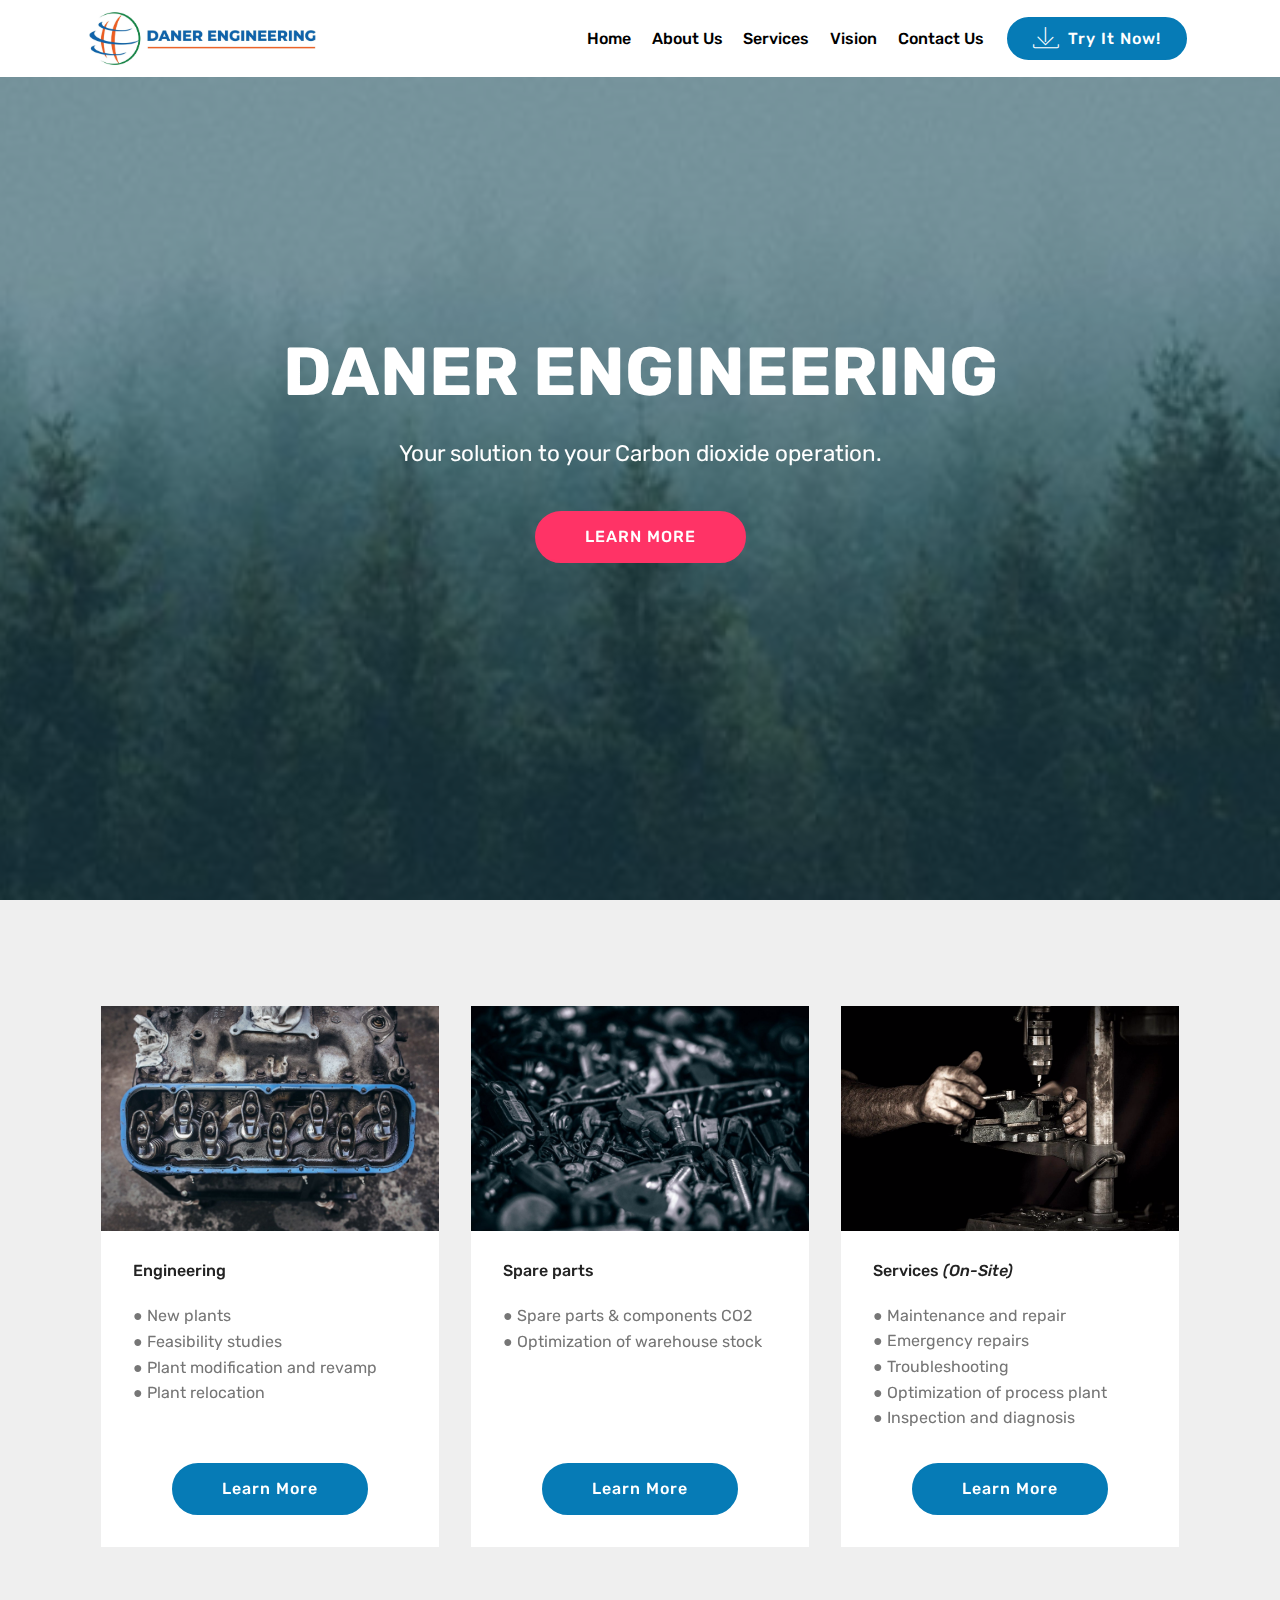
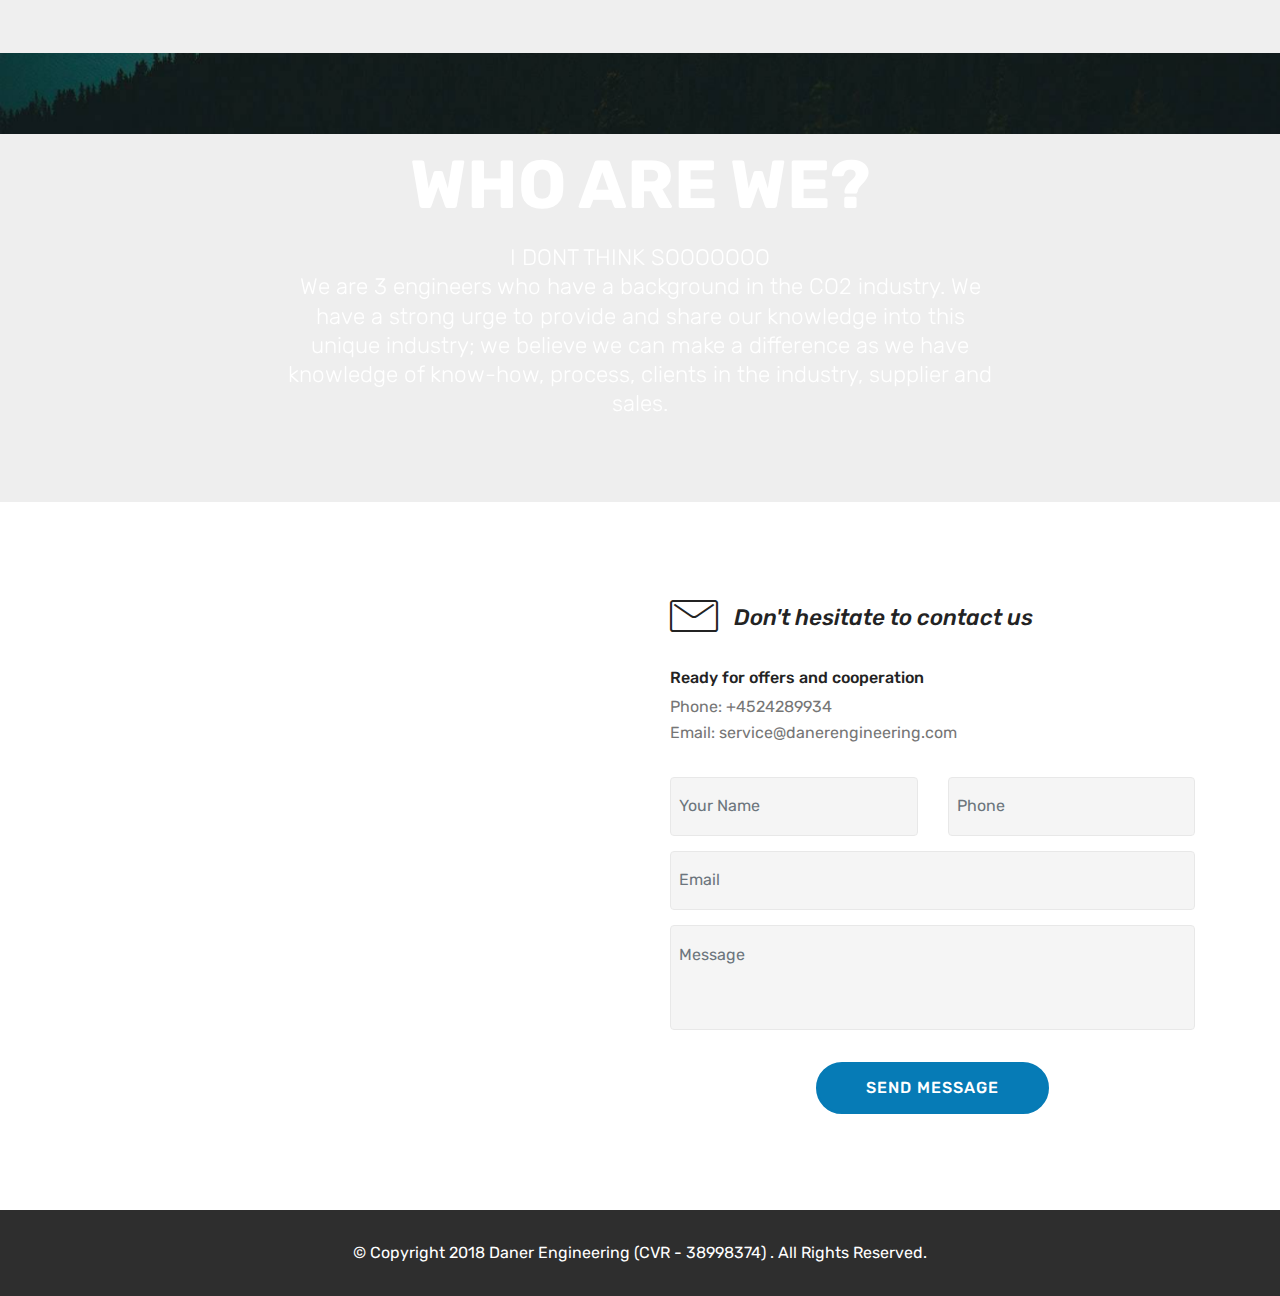
==== commit 35648211: "create github pages" ====
--- a/index.html
+++ b/index.html
@@ -64,7 +64,7 @@
     </nav>
 </section>
 
-<section class="engine"><a href="https://mobirise.ws/h">make your own website</a></section><section class="cid-qK6bmO0ABV mbr-fullscreen mbr-parallax-background" id="header2-1q">
+<section class="engine"><a href="https://mobirise.ws/b">best site creator</a></section><section class="cid-qK6bmO0ABV mbr-fullscreen mbr-parallax-background" id="header2-1q">
 
     
 
@@ -198,7 +198,7 @@
                 </div>
                 <div data-form-type="formoid">
                     <div data-form-alert="" hidden="">Thanks for filling out the form!</div>
-                    <form class="block mbr-form" action="https://mobirise.com/" method="post" data-form-title="Mobirise Form"><input type="hidden" name="email" data-form-email="true" value="wF0weUxnCmx71VVRboAJZYjvl1Bn9uXGcXP1tNvOPaV5IJDJKiiwwPofJhOqL2+N30TMBP/Kh6I+HQVlTjDf/Wz7/FKeeXzs9GGFsB6i2oegze55GIeG3pZEqYa1qUuE" data-form-field="Email">
+                    <form class="block mbr-form" action="https://mobirise.com/" method="post" data-form-title="Mobirise Form"><input type="hidden" name="email" data-form-email="true" value="ro3CmwtMgMz5hUZE9BoYqxGArnu0MFdTnU/kjUIRoZ7U6+nSTaDpeRnK3ihQPC/gVMHYJjCF1paX2Ss/TxFZRffbuCvUbyAruUIaQrW/JflHko9ytoCaa/6lIF2x785C" data-form-field="Email">
                         <div class="row">
                             <div class="col-md-6 multi-horizontal" data-for="name">
                                 <input type="text" class="form-control input" name="name" data-form-field="Name" placeholder="Your Name" required="" id="name-form4-20">
